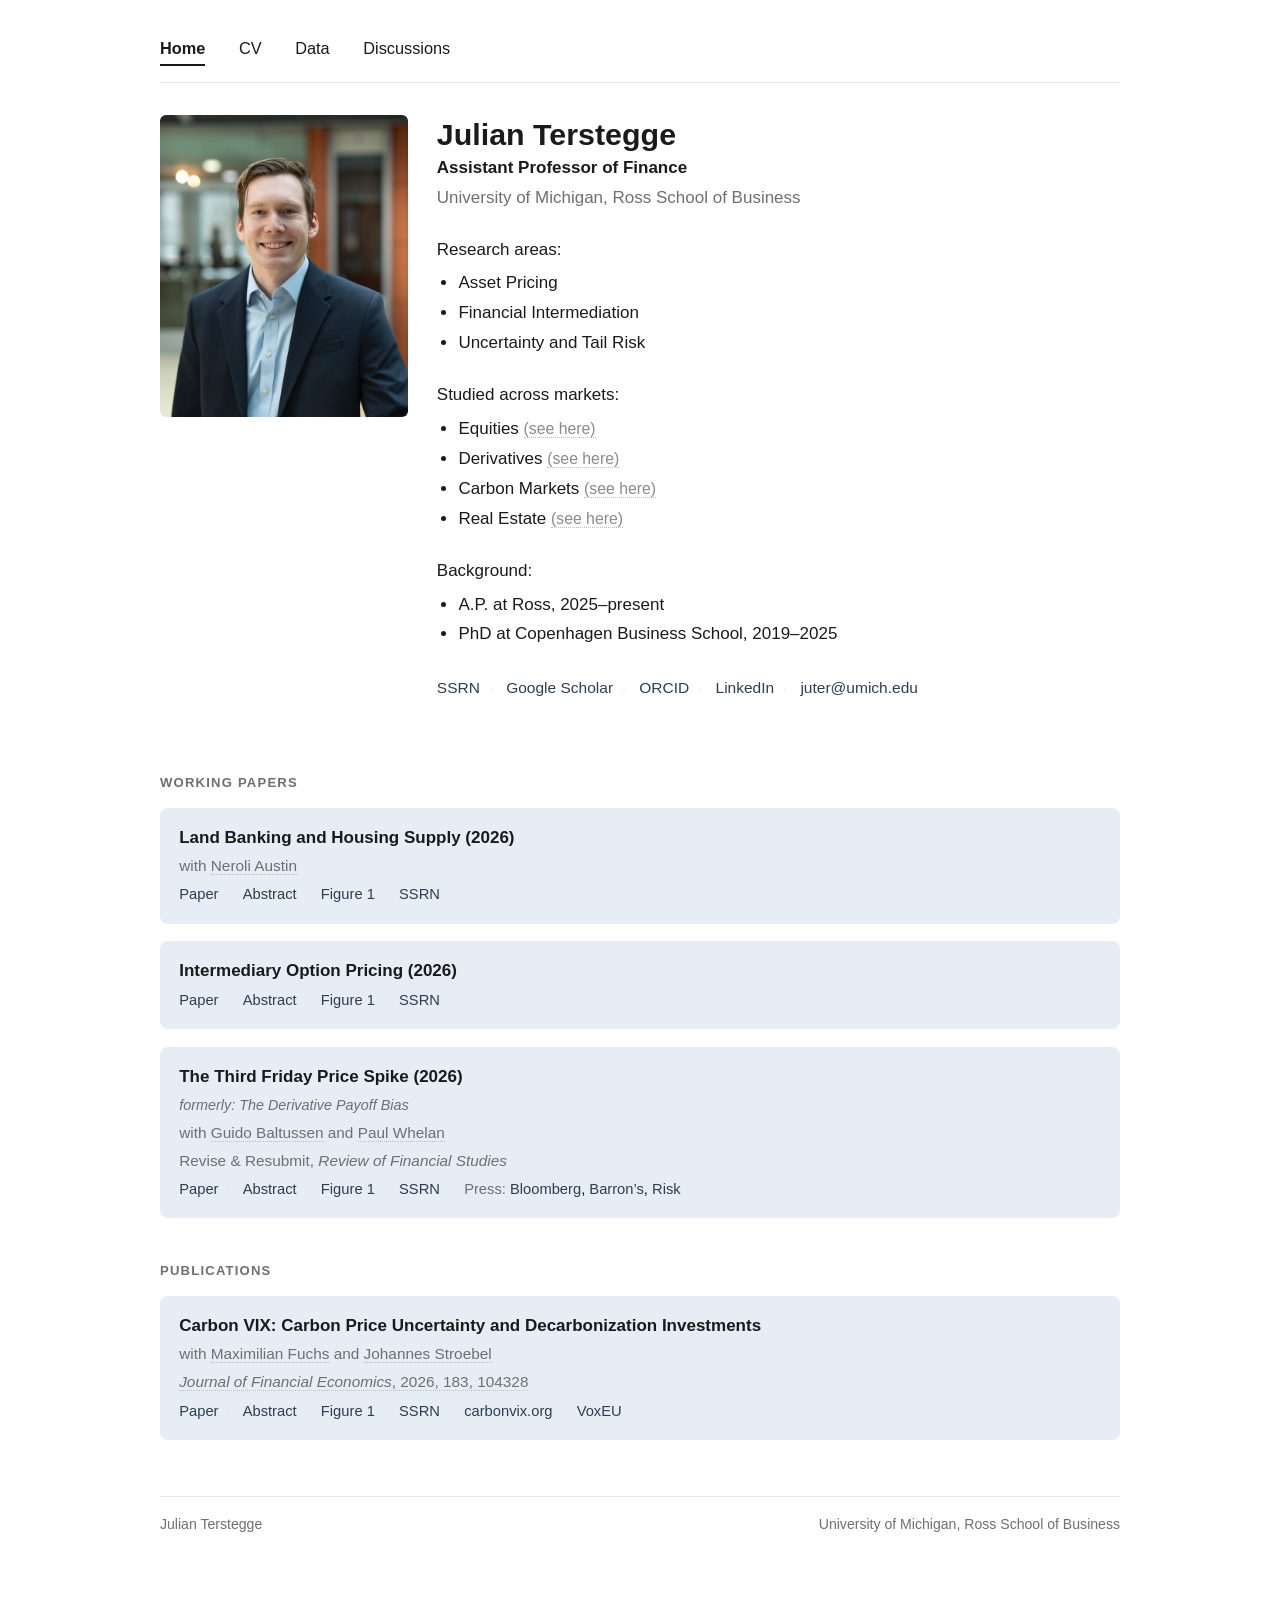
==== index.html @ 1e64828a "Land Banking: link co-author; CV header lists Real Estate Co-Authored-By: Claude Fable 5.2 <noreply@" ====
<!DOCTYPE html>
<html lang="en">
<head>
  <meta charset="utf-8">
  <meta name="viewport" content="width=device-width, initial-scale=1">

  <!-- Google tag (gtag.js) -->
  <script async src="https://www.googletagmanager.com/gtag/js?id=G-7PS0QFMQ77"></script>
  <script>
    window.dataLayer = window.dataLayer || [];
    function gtag(){dataLayer.push(arguments);}
    gtag('js', new Date());
    gtag('config', 'G-7PS0QFMQ77');
  </script>

  <title>Julian Terstegge</title>
  <meta name="description" content="Julian Terstegge — Assistant Professor of Finance, University of Michigan, Ross School of Business. Research areas: Asset Pricing, Financial Intermediation, Uncertainty and Tail Risk. Studied across markets: Equities, Derivatives, Carbon Markets, Real Estate.">

  <link rel="icon" href="assets/img/favicon.svg" type="image/svg+xml">
  <link rel="icon" href="assets/img/favicon-96.png" type="image/png" sizes="96x96">
  <link rel="apple-touch-icon" href="assets/img/apple-touch-icon.png">

  <meta property="og:type" content="website">
  <meta property="og:title" content="Julian Terstegge">
  <meta property="og:description" content="Assistant Professor of Finance, University of Michigan, Ross School of Business. Research areas: Asset Pricing, Financial Intermediation, Uncertainty and Tail Risk. Studied across markets: Equities, Derivatives, Carbon Markets, Real Estate.">
  <meta property="og:url" content="https://julianterstegge.com/">
  <meta property="og:image" content="https://julianterstegge.com/assets/img/og-card.jpg">
  <meta property="og:image:width" content="1200">
  <meta property="og:image:height" content="630">
  <meta name="twitter:card" content="summary_large_image">

  <link rel="stylesheet" href="css/style.css">
</head>
<body>

  <header class="site-header">
    <nav class="site-nav">
      <a href="index.html" class="active">Home</a>
      <a href="assets/cv/cv_julian_terstegge.pdf" target="_blank" rel="noopener noreferrer">CV</a>
      <a href="data.html">Data</a>
      <a href="discussions.html">Discussions</a>
    </nav>
  </header>

  <main>
    <div class="profile">
      <img src="assets/img/headshot.jpg" alt="Julian Terstegge">
      <div>
        <h1>Julian Terstegge</h1>
        <p class="subtitle">Assistant Professor of Finance</p>
        <p class="affil">University of Michigan, Ross School of Business</p>
        <div class="bio">
          <p class="bio-block">Research areas:</p>
          <ul class="research-areas">
            <li>Asset Pricing</li>
            <li>Financial Intermediation</li>
            <li>Uncertainty and Tail Risk</li>
          </ul>
          <p class="bio-block">Studied across markets:</p>
          <ul class="research-areas">
            <li>Equities <a href="#paper-payoff" class="reveal-abstract see-here" data-target="abs-payoff" title="The Third Friday Price Spike">(see here)</a></li>
            <li>Derivatives <a href="#paper-intermediary" class="reveal-abstract see-here" data-target="abs-intermediary" title="Intermediary Option Pricing">(see here)</a></li>
            <li>Carbon Markets <a href="#paper-carbonvix" class="reveal-abstract see-here" data-target="abs-carbonvix" title="Carbon VIX: Carbon Price Uncertainty and Decarbonization Investments">(see here)</a></li>
            <li>Real Estate <a href="#paper-landbanking" class="reveal-abstract see-here" data-target="abs-landbanking" title="Land Banking and Housing Supply">(see here)</a></li>
          </ul>
          <p class="bio-block">Background:</p>
          <ul class="research-areas">
            <li>A.P. at Ross, 2025&ndash;present</li>
            <li>PhD at Copenhagen Business School, 2019&ndash;2025</li>
          </ul>
        </div>
        <p class="quicklinks">
          <a href="https://papers.ssrn.com/sol3/cf_dev/AbsByAuth.cfm?per_id=6129630" target="_blank" rel="noopener noreferrer">SSRN</a><span class="sep">·</span>
          <a href="https://scholar.google.com/citations?user=AfjYrWUAAAAJ&hl=en" target="_blank" rel="noopener noreferrer">Google Scholar</a><span class="sep">·</span>
          <a href="https://orcid.org/0009-0005-6466-9453" target="_blank" rel="noopener noreferrer">ORCID</a><span class="sep">·</span>
          <a href="https://www.linkedin.com/in/julian-terstegge-11905a120/" target="_blank" rel="noopener noreferrer">LinkedIn</a><span class="sep">·</span>
          <a href="mailto:juter@umich.edu">juter@umich.edu</a>
        </p>
      </div>
    </div>

    <section id="working-papers">
      <h2>Working Papers</h2>
      <ul class="pub-list">
        <li id="paper-landbanking">
          <span class="pub-title">Land Banking and Housing Supply (2026)</span><br>
          <span class="pub-meta">with <a href="https://www.neroliaustin.com/" target="_blank" rel="noopener noreferrer">Neroli Austin</a></span>
          <div class="pub-links">
            <a href="assets/papers/land_banking_and_housing_supply.pdf" target="_blank" rel="noopener noreferrer">Paper</a><span class="sep">·</span>
            <button type="button" class="abstract-toggle" aria-expanded="false" aria-controls="abs-landbanking">Abstract</button><span class="sep">·</span>
            <button type="button" class="figure-toggle" aria-expanded="false" aria-controls="fig-landbanking">Figure 1</button><span class="sep">·</span>
            <a href="https://papers.ssrn.com/sol3/papers.cfm?abstract_id=7728238" target="_blank" rel="noopener noreferrer">SSRN</a>
          </div>
          <div class="abstract" id="abs-landbanking">
            <p>We study the financing of the U.S. builder sector, and document a new type of shadow banking, which affects housing supply. Bank lending against land collapsed in 2008 and has not returned at its old scale. Instead, builders rely on "land banks," firms that hold land on their balance sheet and sell land options to builders. We document this new regime in new hand-collected data: The share of land that builders hold via option has grown from 23% in 2009 to 72% in 2025, equivalent to five years of builders' homebuilding, or above $600 billion at current new-home prices. Builders exercise almost all land options when they come due. Thus, land banks provide balance sheet space, but carry little land price risk in normal times. However, in a land price crash, losses fall on land banks, which are financed with private capital. Based on these facts, we develop a model of the new U.S. housing supply curve. Due to land banking, housing supply is scheduled years in advance, and is about two thirds less price elastic in the short run. This "sticky housing supply" from land banking resulted in roughly 245,000 fewer homes built during the 2020&ndash;2021 housing boom, a quarter of annual U.S. single-family homebuilding. We conclude that land banking has contributed to the current U.S. housing shortage.</p>
          </div>
          <div class="figure-panel" id="fig-landbanking">
            <p class="figure-headline">The share of land that builders hold via option has grown from 23% in 2009 to 72% in 2025.</p>
            <img src="assets/figures/fig_land_banking_and_housing_supply.png" alt="Figure 1 of the paper: the share of land that public homebuilders hold via option, by fiscal year, rising from 23% in 2009 to 72% in 2025.">
          </div>
        </li>
        <li id="paper-intermediary">
          <span class="pub-title">Intermediary Option Pricing (2026)</span>
          <div class="pub-links">
            <a href="assets/papers/intermediary_option_pricing.pdf" target="_blank" rel="noopener noreferrer">Paper</a><span class="sep">·</span>
            <button type="button" class="abstract-toggle" aria-expanded="false" aria-controls="abs-intermediary">Abstract</button><span class="sep">·</span>
            <button type="button" class="figure-toggle" aria-expanded="false" aria-controls="fig-intermediary">Figure 1</button><span class="sep">·</span>
            <a href="https://papers.ssrn.com/sol3/papers.cfm?abstract_id=5877762" target="_blank" rel="noopener noreferrer">SSRN</a>
          </div>
          <div class="abstract" id="abs-intermediary">
            <p>I exploit nights to show that intermediary inventory risk drives the option risk premium. Nights raise dealers' inventory risk on a schedule unrelated to economy-wide risk aversion, because the daily closure of regular equity markets lowers liquidity and impedes delta-hedge adjustments. I quantify dealers' "gap risk" and find that it predicts S&amp;P 500 option returns overnight (when the friction binds) relative to the same options' day returns. After overnight equity trading emerged around 2006, loosening the friction on weeknights but not weekends, the intra-week option premium attenuated by nearly two thirds, especially in options where dealers' inventory is concentrated.</p>
          </div>
          <div class="figure-panel" id="fig-intermediary">
            <p class="figure-headline">The emergence of overnight equity trading permanently changed the option risk premium.</p>
            <img src="assets/figures/fig_intermediary_option_pricing.png" alt="Figure 1 of the paper: cumulative returns of S&amp;P 500 put options, weeknights versus weekends, 1996 to 2023.">
          </div>
        </li>
        <li id="paper-payoff">
          <span class="pub-title">The Third Friday Price Spike (2026)</span><br>
          <span class="pub-formerly">formerly: The Derivative Payoff Bias</span><br>
          <span class="pub-meta">with <a href="https://www.eur.nl/en/people/guido-baltussen" target="_blank" rel="noopener noreferrer">Guido Baltussen</a> and <a href="https://sites.google.com/view/paulwhelan/home" target="_blank" rel="noopener noreferrer">Paul Whelan</a><br>
          Revise &amp; Resubmit, <em>Review of Financial Studies</em></span>
          <div class="pub-links">
            <a href="assets/papers/third_friday_price_spike.pdf" target="_blank" rel="noopener noreferrer">Paper</a><span class="sep">·</span>
            <button type="button" class="abstract-toggle" aria-expanded="false" aria-controls="abs-payoff">Abstract</button><span class="sep">·</span>
            <button type="button" class="figure-toggle" aria-expanded="false" aria-controls="fig-payoff">Figure 1</button><span class="sep">·</span>
            <a href="https://papers.ssrn.com/sol3/papers.cfm?abstract_id=4562800" target="_blank" rel="noopener noreferrer">SSRN</a><span class="sep">·</span>
            <span class="press-label">Press:</span>
            <a href="https://www.bloomberg.com/news/articles/2023-09-27/s-p-500-options-quirk-mints-billions-stirring-manipulation-talk" target="_blank" rel="noopener noreferrer">Bloomberg</a>,
            <a href="https://www.barrons.com/articles/triple-witching-day-options-manipulated-dd8dd5ae" target="_blank" rel="noopener noreferrer">Barron’s</a>,
            <a href="https://www.risk.net/investing/7957783/witching-day-price-spikes-point-to-options-market-manipulation-study" target="_blank" rel="noopener noreferrer">Risk</a>
          </div>
          <div class="abstract" id="abs-payoff">
            <p>Most U.S. equity index derivatives settle at the market open on the 3rd Friday of each month. We document that equity prices open 10 basis points higher on 3rd Fridays, on average, and fully reverse by midday. Call payoffs are inflated and put payoffs deflated, transferring at least $1.5 billion annually. We link this spike to option dealers' hedging activity: their aggregate inventory delta predictably drifts down into expiry, requiring equity purchases to remain hedged. Measuring dealers' delta drift from positions, we show it predicts the Third Friday Price Spike and we find no comparable predictability on non-expiry days.</p>
          </div>
          <div class="figure-panel" id="fig-payoff">
            <p class="figure-headline">The S&amp;P 500 spikes when derivatives settle and fully reverts thereafter.</p>
            <img src="assets/figures/fig_third_friday_price_spike.png" alt="Cumulative intraday log returns of S&amp;P 500 E-mini futures around 3rd Friday market open versus all other days: a spike into the 9:30 a.m. open on 3rd Fridays that fully reverses by midday.">
          </div>
        </li>
      </ul>
    </section>

    <section id="publications">
      <h2>Publications</h2>
      <ul class="pub-list">
        <li id="paper-carbonvix">
          <span class="pub-title">Carbon VIX: Carbon Price Uncertainty and Decarbonization Investments</span><br>
          <span class="pub-meta">with <a href="https://maximilian-fuchs.github.io/" target="_blank" rel="noopener noreferrer">Maximilian Fuchs</a> and <a href="https://pages.stern.nyu.edu/~jstroebe/" target="_blank" rel="noopener noreferrer">Johannes Stroebel</a><br>
          <a href="https://doi.org/10.1016/j.jfineco.2026.104328" target="_blank" rel="noopener noreferrer"><em>Journal of Financial Economics</em>, 2026, 183, 104328</a></span>
          <div class="pub-links">
            <a href="assets/papers/carbon_vix.pdf" target="_blank" rel="noopener noreferrer">Paper</a><span class="sep">·</span>
            <button type="button" class="abstract-toggle" aria-expanded="false" aria-controls="abs-carbonvix">Abstract</button><span class="sep">·</span>
            <button type="button" class="figure-toggle" aria-expanded="false" aria-controls="fig-carbonvix">Figure 1</button><span class="sep">·</span>
            <a href="https://papers.ssrn.com/sol3/papers.cfm?abstract_id=4913715" target="_blank" rel="noopener noreferrer">SSRN</a><span class="sep">·</span>
            <a href="https://carbonvix.org" target="_blank" rel="noopener noreferrer">carbonvix.org</a><span class="sep">·</span>
            <a href="https://cepr.org/voxeu/columns/carbon-price-uncertainty" target="_blank" rel="noopener noreferrer">VoxEU</a>
          </div>
          <div class="abstract" id="abs-carbonvix">
            <p>We study the effects of carbon price uncertainty on firms' decisions to decarbonize their operations. We first use information on the pricing of options on emission allowances in the European Emissions Trading System to create the Carbon VIX, a market-based high-frequency measure of carbon price uncertainty. Carbon price uncertainty is high, varies substantially over time, and experiences persistent shocks around major climate policy events. To explore the effects of carbon price uncertainty on expected aggregate decarbonization investments, we analyze its effect on the stock returns of firms that help other businesses decarbonize. To identify these "carbon solution providers," we extract common types of decarbonization investments from a large survey of firms, and then identify companies that offer the associated goods and services. We find that the stock returns of these carbon solution providers vary positively with carbon prices, but negatively with carbon price uncertainty. The effect of increases in carbon price uncertainty on our proxy for expected decarbonization investments is economically large and of similar magnitude as the effect of declines in carbon prices. These findings support predictions from real options theory that firms may delay investments in decarbonization when faced with uncertainty about the future costs of emissions.</p>
          </div>
          <div class="figure-panel" id="fig-carbonvix">
            <p class="figure-headline">The Carbon VIX measures carbon price uncertainty and spikes around major events.</p>
            <img src="assets/figures/fig_carbon_vix.png" alt="Figure 1 of the paper: the Carbon VIX from 2013 to 2023, annotated with major market events.">
          </div>
        </li>
      </ul>
    </section>

  </main>

  <footer class="site-footer">
    <span>Julian Terstegge</span>
    <span>University of Michigan, Ross School of Business</span>
  </footer>

  <script>
    // Expand/collapse paper abstracts and figures
    document.addEventListener('click', function (e) {
      var btn = e.target.closest('.abstract-toggle, .figure-toggle');
      if (!btn) return;
      var panel = document.getElementById(btn.getAttribute('aria-controls'));
      if (!panel) return;
      var open = panel.classList.toggle('open');
      btn.setAttribute('aria-expanded', open ? 'true' : 'false');
      if (btn.classList.contains('figure-toggle')) {
        btn.textContent = open ? 'Hide figure' : 'Figure 1';
      } else {
        btn.textContent = open ? 'Hide abstract' : 'Abstract';
      }
    });

    // Inline bio links that reveal, scroll to, and highlight a paper's abstract
    document.addEventListener('click', function (e) {
      var link = e.target.closest('.reveal-abstract');
      if (!link) return;
      e.preventDefault();
      var panel = document.getElementById(link.getAttribute('data-target'));
      if (!panel) return;
      var li = panel.closest('li');
      panel.classList.add('open');
      var btn = li && li.querySelector('.abstract-toggle');
      if (btn) { btn.setAttribute('aria-expanded', 'true'); btn.textContent = 'Hide abstract'; }
      (li || panel).scrollIntoView({ behavior: 'smooth', block: 'center' });
      panel.classList.remove('flash');
      void panel.offsetWidth; // restart the animation
      panel.classList.add('flash');
    });
  </script>

</body>
</html>
---- css/style.css ----
/* ===========================================================================
   Julian Terstegge — personal academic website
   Minimal single-column layout (inspired by fuzhiyu.me)
   =========================================================================== */

:root {
  --ink:    #1a1a1a;   /* body text, name, headings      */
  --link:   #2c3e50;   /* links — quiet slate            */
  --link-h: #1a1a1a;   /* link hover                     */
  --muted:  #6f6f6f;   /* secondary text, section labels */
  --rule:   #e7e7e7;   /* hairline rules                 */
  --maxw:   1000px;
}

* { box-sizing: border-box; }

html { -webkit-text-size-adjust: 100%; }

body {
  margin: 0 auto;
  max-width: var(--maxw);
  padding: 2.2rem 1.25rem 4rem;
  font-family: -apple-system, BlinkMacSystemFont, "Segoe UI", Roboto, Helvetica,
               Arial, "Helvetica Neue", sans-serif;
  font-size: 17px;
  line-height: 1.65;
  color: var(--ink);
  background: #ffffff;
  -webkit-font-smoothing: antialiased;
}

a {
  color: var(--link);
  text-decoration: none;
  border-bottom: 1px solid transparent;
  transition: border-color .15s ease, color .15s ease;
}
a:hover { color: var(--link-h); border-bottom-color: currentColor; }

/* ---- Site header / navigation ------------------------------------------- */
.site-header {
  display: flex;
  flex-wrap: wrap;
  align-items: baseline;
  justify-content: space-between;
  gap: .4rem 1rem;
  padding-bottom: 1rem;
  margin-bottom: 2rem;
  border-bottom: 1px solid var(--rule);
}
.site-title {
  font-size: 1.35rem;
  font-weight: 700;
  letter-spacing: .2px;
  color: var(--ink);
  border-bottom: none;
}
.site-title:hover { color: var(--ink); border-bottom: none; }

.site-nav { display: flex; flex-wrap: wrap; gap: .4rem 2.1rem; font-size: 1.02rem; }
.site-nav a { color: var(--ink); border-bottom: none; padding-bottom: 2px; }
.site-nav a:hover { color: var(--ink); border-bottom: none; }
.site-nav a.active {
  color: var(--ink);
  font-weight: 600;
  border-bottom: 2px solid var(--ink);
}

/* ---- Home: profile block ------------------------------------------------ */
.profile {
  display: flex;
  gap: 1.8rem;
  align-items: flex-start;
  margin-bottom: 3.4rem;
}
.profile img {
  width: 248px;   /* sized so the photo matches the height of the text column */
  border-radius: 6px;
  flex-shrink: 0;
}
.profile h1 {
  margin: .1rem 0 .15rem;
  font-size: 1.9rem;
  color: var(--ink);
  line-height: 1.15;
}
.profile .subtitle { margin: 0; color: var(--ink); font-weight: 600; }
.profile .affil { margin: .1rem 0 .9rem; color: var(--muted); }
.profile .bio { margin: .6rem 0 0; }
.bio p { margin: 0; }
.bio p + p { margin-top: .55rem; }
.bio .bio-block { margin-top: 1.5rem; }
.bio .research-areas { margin: .35rem 0 .6rem; padding-left: 1.35rem; }
.bio .research-areas li { margin: .12rem 0; }
/* "(see here)" paper links in the bio — light grey with a faint dotted
   underline; click scrolls to the paper and reveals its abstract (see the
   .reveal-abstract script in index.html) */
.bio .see-here {
  color: #8a8a8a;
  font-size: .93em;
  border-bottom: 1px dotted #bcbcbc;
  white-space: nowrap;
}
.bio .see-here:hover { color: var(--link-h); border-bottom-color: currentColor; }

/* inline quick-links row */
.quicklinks {
  margin-top: 1.5rem;
  font-size: .97rem;
  line-height: 1.9;
}
.quicklinks a { white-space: nowrap; }
.quicklinks .sep { color: var(--rule); margin: 0 .55rem; }

/* ---- Section headings --------------------------------------------------- */
section { margin-top: 2.6rem; }
h2 {
  font-size: .82rem;
  font-weight: 700;
  letter-spacing: .09em;
  text-transform: uppercase;
  color: var(--muted);
  margin: 0 0 .9rem;
}

/* Large page title on subpages (Discussions, Data) — overrides the small
   uppercase section-label look of plain h2 */
h2.page-title {
  font-size: 1.6rem;
  letter-spacing: normal;
  text-transform: none;
  color: var(--ink);
  margin: 0 0 .4rem;
}

/* ---- Publication list --------------------------------------------------- */
.pub-list { list-style: none; margin: 0; padding: 0; }
.pub-list > li {
  margin-bottom: 1.1rem;
  padding: 1rem 1.2rem;
  background: #e6edf5;   /* faint blue card, delineates each paper */
  border-radius: 8px;
}
.pub-title { font-weight: 600; color: var(--ink); }
.pub-formerly { color: var(--muted); font-size: .9rem; font-style: italic; }
.pub-meta  { color: var(--muted); font-size: .96rem; }
.pub-meta em { font-style: italic; }

/* Co-author links — deliberately mellow: keep the muted text color, signal
   "link" only through a faint dotted underline; full link color on hover */
.pub-meta a {
  color: inherit;
  border-bottom: 1px dotted #bcbcbc;
}
.pub-meta a:hover { color: var(--link-h); border-bottom-color: currentColor; }
.pub-links { font-size: .92rem; margin-top: .15rem; }
.pub-links a { white-space: nowrap; }
.pub-links .sep { color: var(--rule); margin: 0 .5rem; }
.pub-links .press-label { color: var(--muted); }

/* Abstract & figure toggles — styled to match the .pub-links links */
.abstract-toggle,
.figure-toggle {
  font: inherit;
  color: var(--link);
  background: none;
  border: 0;
  border-bottom: 1px solid transparent;
  padding: 0;
  cursor: pointer;
  vertical-align: baseline;
  white-space: nowrap;
}
.abstract-toggle:hover,
.figure-toggle:hover { color: var(--link-h); border-bottom-color: currentColor; }

/* Collapsible abstract panel — white inset inside the tinted paper card */
.abstract {
  display: none;
  margin-top: .6rem;
  padding: .65rem .85rem;
  background: #ffffff;
  border-left: 3px solid #d9e2ec;
  border-radius: 0 4px 4px 0;
  font-size: .95rem;
  line-height: 1.62;
  color: var(--ink);
}
.abstract.open { display: block; }
.abstract p { margin: 0; }

/* Collapsible Figure 1 panel — same frame as the abstract */
.figure-panel {
  display: none;
  margin-top: .6rem;
  padding: .8rem .85rem;
  background: #ffffff;
  border-left: 3px solid #d9e2ec;
  border-radius: 0 4px 4px 0;
  max-width: 64ch;
}
.figure-panel.open { display: block; }
.figure-panel img { display: block; width: 100%; height: auto; }
.figure-headline {
  margin: 0 0 .55rem;
  font-size: .95rem;
  font-weight: 600;
  line-height: 1.45;
  color: var(--ink);
}

/* Brief highlight when an abstract is revealed from an inline bio link */
@keyframes abstract-flash {
  0%   { background: #ffffff; }
  15%  { background: #e6edf5; }
  40%  { background: #ffffff; }
  60%  { background: #e6edf5; }
  100% { background: #ffffff; }
}
.abstract.flash { animation: abstract-flash 1.4s ease-out; }
@media (prefers-reduced-motion: reduce) {
  .abstract.flash { animation: none; }
}

/* ---- Discussions list --------------------------------------------------- */
.discussion-intro { color: var(--muted); margin: -.4rem 0 1.8rem; }
.discussion-list {
  list-style: none;
  margin: 0;
  padding: 0;
}
.discussion-list > li {
  position: relative;
  padding: 1rem 1.2rem;
  margin-bottom: 1.1rem;
  background: #e6edf5;   /* same faint blue card as the paper lists */
  border-radius: 8px;
}
.disc-paper   { font-weight: 600; color: var(--ink); }
.disc-authors { color: var(--ink); }
.disc-venue   { color: var(--muted); font-style: italic; }
.disc-links   { margin-top: .15rem; font-size: .95rem; }

/* ---- Footer ------------------------------------------------------------- */
.site-footer {
  margin-top: 3.5rem;
  padding-top: 1rem;
  border-top: 1px solid var(--rule);
  color: var(--muted);
  font-size: .88rem;
  display: flex;
  justify-content: space-between;
  flex-wrap: wrap;
  gap: .4rem;
}

/* ---- Responsive --------------------------------------------------------- */
@media (max-width: 560px) {
  body { font-size: 16px; padding-top: 1.6rem; }
  .pub-list > li { padding: .85rem .95rem; }
  .discussion-list > li { padding: .85rem .95rem; }
  .profile { flex-direction: column; align-items: center; text-align: center; }
  .profile img { width: 200px; }
  /* bio stays left-aligned: centered li text strands the outside list markers */
  .profile .bio { text-align: left; }
  .quicklinks { text-align: center; }
  .site-header { justify-content: center; text-align: center; }
}
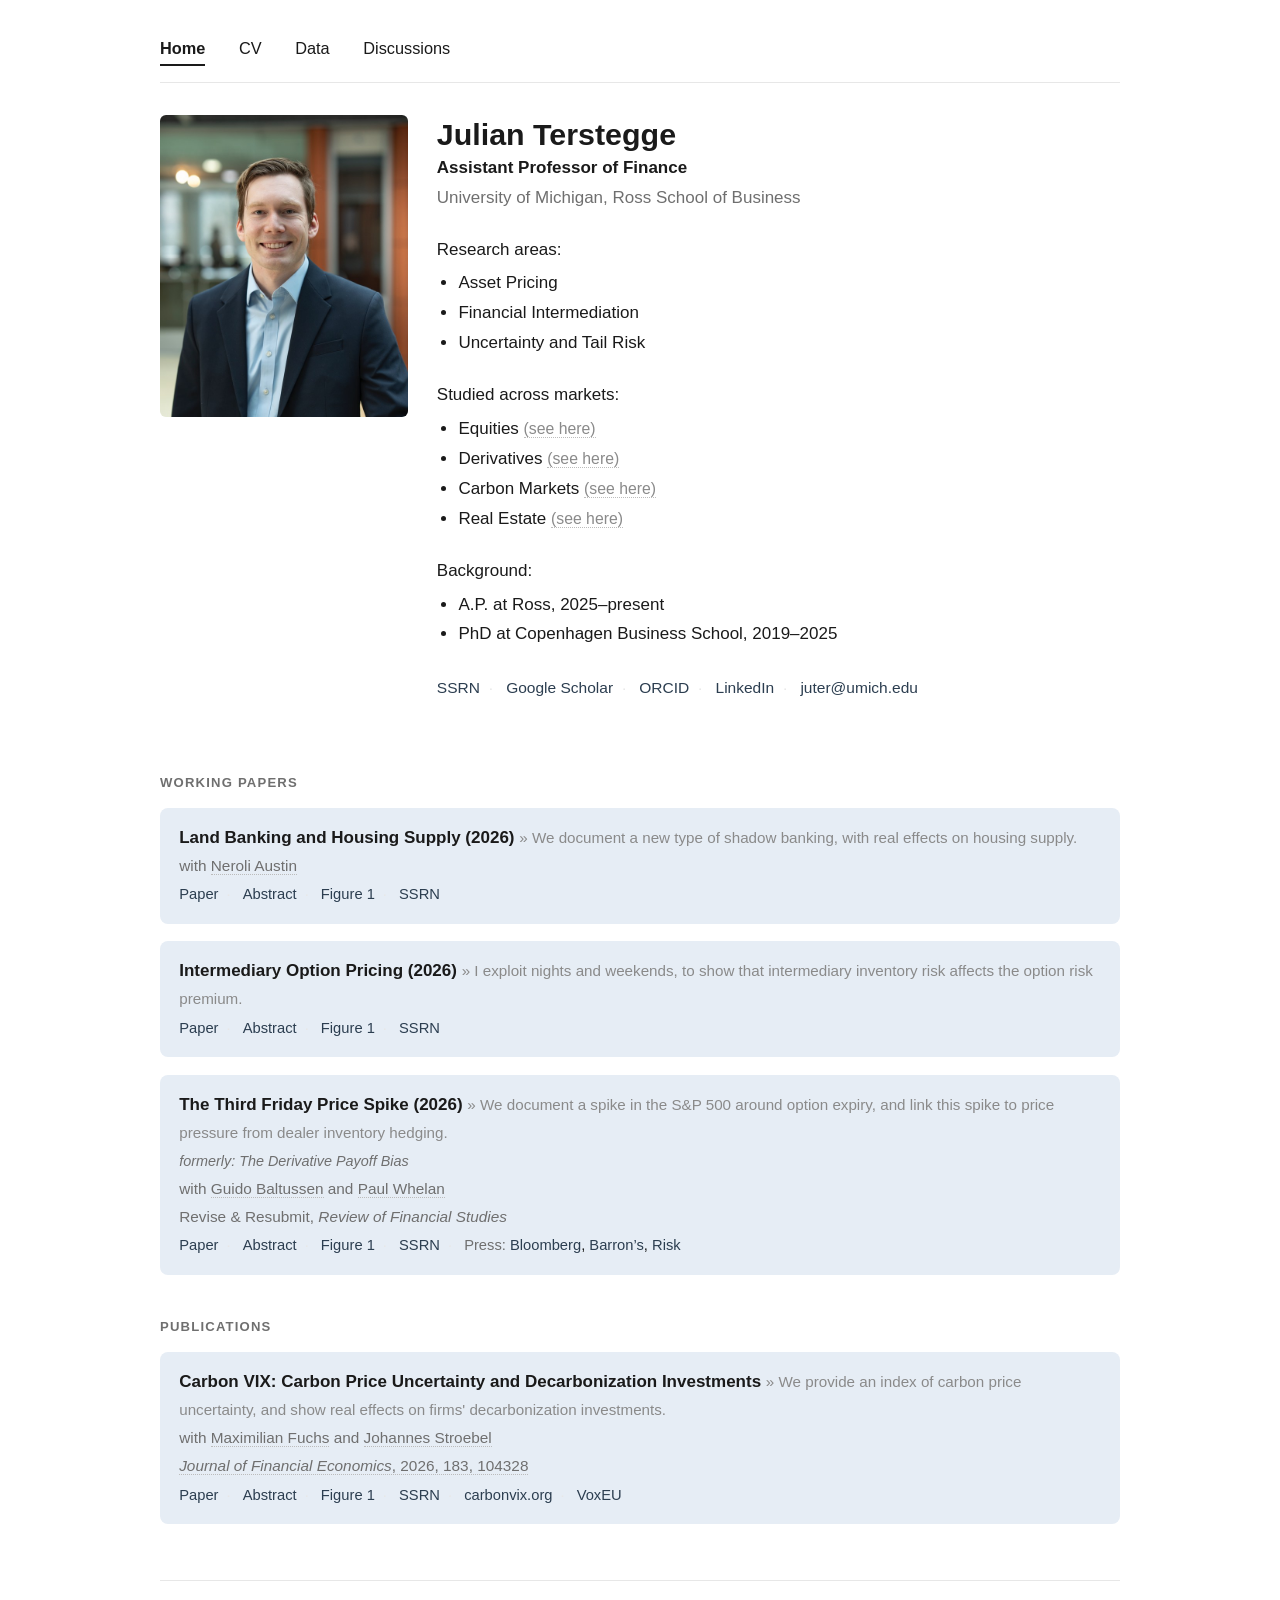
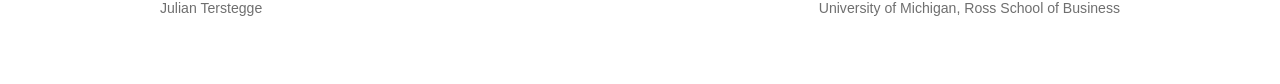
==== commit 7660c016: "Add one-sentence paper summaries next to the titles Co-Authored-By: Claude Fable 5 <noreply@anthropi" ====
--- a/index.html
+++ b/index.html
@@ -83,7 +83,7 @@
       <h2>Working Papers</h2>
       <ul class="pub-list">
         <li id="paper-landbanking">
-          <span class="pub-title">Land Banking and Housing Supply (2026)</span><br>
+          <span class="pub-title">Land Banking and Housing Supply (2026)</span> <span class="pub-oneliner">&raquo; We document a new type of shadow banking, with real effects on housing supply.</span><br>
           <span class="pub-meta">with <a href="https://www.neroliaustin.com/" target="_blank" rel="noopener noreferrer">Neroli Austin</a></span>
           <div class="pub-links">
             <a href="assets/papers/land_banking_and_housing_supply.pdf" target="_blank" rel="noopener noreferrer">Paper</a><span class="sep">·</span>
@@ -100,7 +100,7 @@
           </div>
         </li>
         <li id="paper-intermediary">
-          <span class="pub-title">Intermediary Option Pricing (2026)</span>
+          <span class="pub-title">Intermediary Option Pricing (2026)</span> <span class="pub-oneliner">&raquo; I exploit nights and weekends, to show that intermediary inventory risk affects the option risk premium.</span>
           <div class="pub-links">
             <a href="assets/papers/intermediary_option_pricing.pdf" target="_blank" rel="noopener noreferrer">Paper</a><span class="sep">·</span>
             <button type="button" class="abstract-toggle" aria-expanded="false" aria-controls="abs-intermediary">Abstract</button><span class="sep">·</span>
@@ -116,7 +116,7 @@
           </div>
         </li>
         <li id="paper-payoff">
-          <span class="pub-title">The Third Friday Price Spike (2026)</span><br>
+          <span class="pub-title">The Third Friday Price Spike (2026)</span> <span class="pub-oneliner">&raquo; We document a spike in the S&amp;P 500 around option expiry, and link this spike to price pressure from dealer inventory hedging.</span><br>
           <span class="pub-formerly">formerly: The Derivative Payoff Bias</span><br>
           <span class="pub-meta">with <a href="https://www.eur.nl/en/people/guido-baltussen" target="_blank" rel="noopener noreferrer">Guido Baltussen</a> and <a href="https://sites.google.com/view/paulwhelan/home" target="_blank" rel="noopener noreferrer">Paul Whelan</a><br>
           Revise &amp; Resubmit, <em>Review of Financial Studies</em></span>
@@ -145,7 +145,7 @@
       <h2>Publications</h2>
       <ul class="pub-list">
         <li id="paper-carbonvix">
-          <span class="pub-title">Carbon VIX: Carbon Price Uncertainty and Decarbonization Investments</span><br>
+          <span class="pub-title">Carbon VIX: Carbon Price Uncertainty and Decarbonization Investments</span> <span class="pub-oneliner">&raquo; We provide an index of carbon price uncertainty, and show real effects on firms' decarbonization investments.</span><br>
           <span class="pub-meta">with <a href="https://maximilian-fuchs.github.io/" target="_blank" rel="noopener noreferrer">Maximilian Fuchs</a> and <a href="https://pages.stern.nyu.edu/~jstroebe/" target="_blank" rel="noopener noreferrer">Johannes Stroebel</a><br>
           <a href="https://doi.org/10.1016/j.jfineco.2026.104328" target="_blank" rel="noopener noreferrer"><em>Journal of Financial Economics</em>, 2026, 183, 104328</a></span>
           <div class="pub-links">
--- a/css/style.css
+++ b/css/style.css
@@ -143,6 +143,9 @@
 }
 .pub-title { font-weight: 600; color: var(--ink); }
 .pub-formerly { color: var(--muted); font-size: .9rem; font-style: italic; }
+/* One-sentence paper summary after the title — light grey, led by a double
+   arrow; wraps as ordinary inline text on narrow screens */
+.pub-oneliner { color: #8a8a8a; font-size: .95rem; }
 .pub-meta  { color: var(--muted); font-size: .96rem; }
 .pub-meta em { font-style: italic; }
 
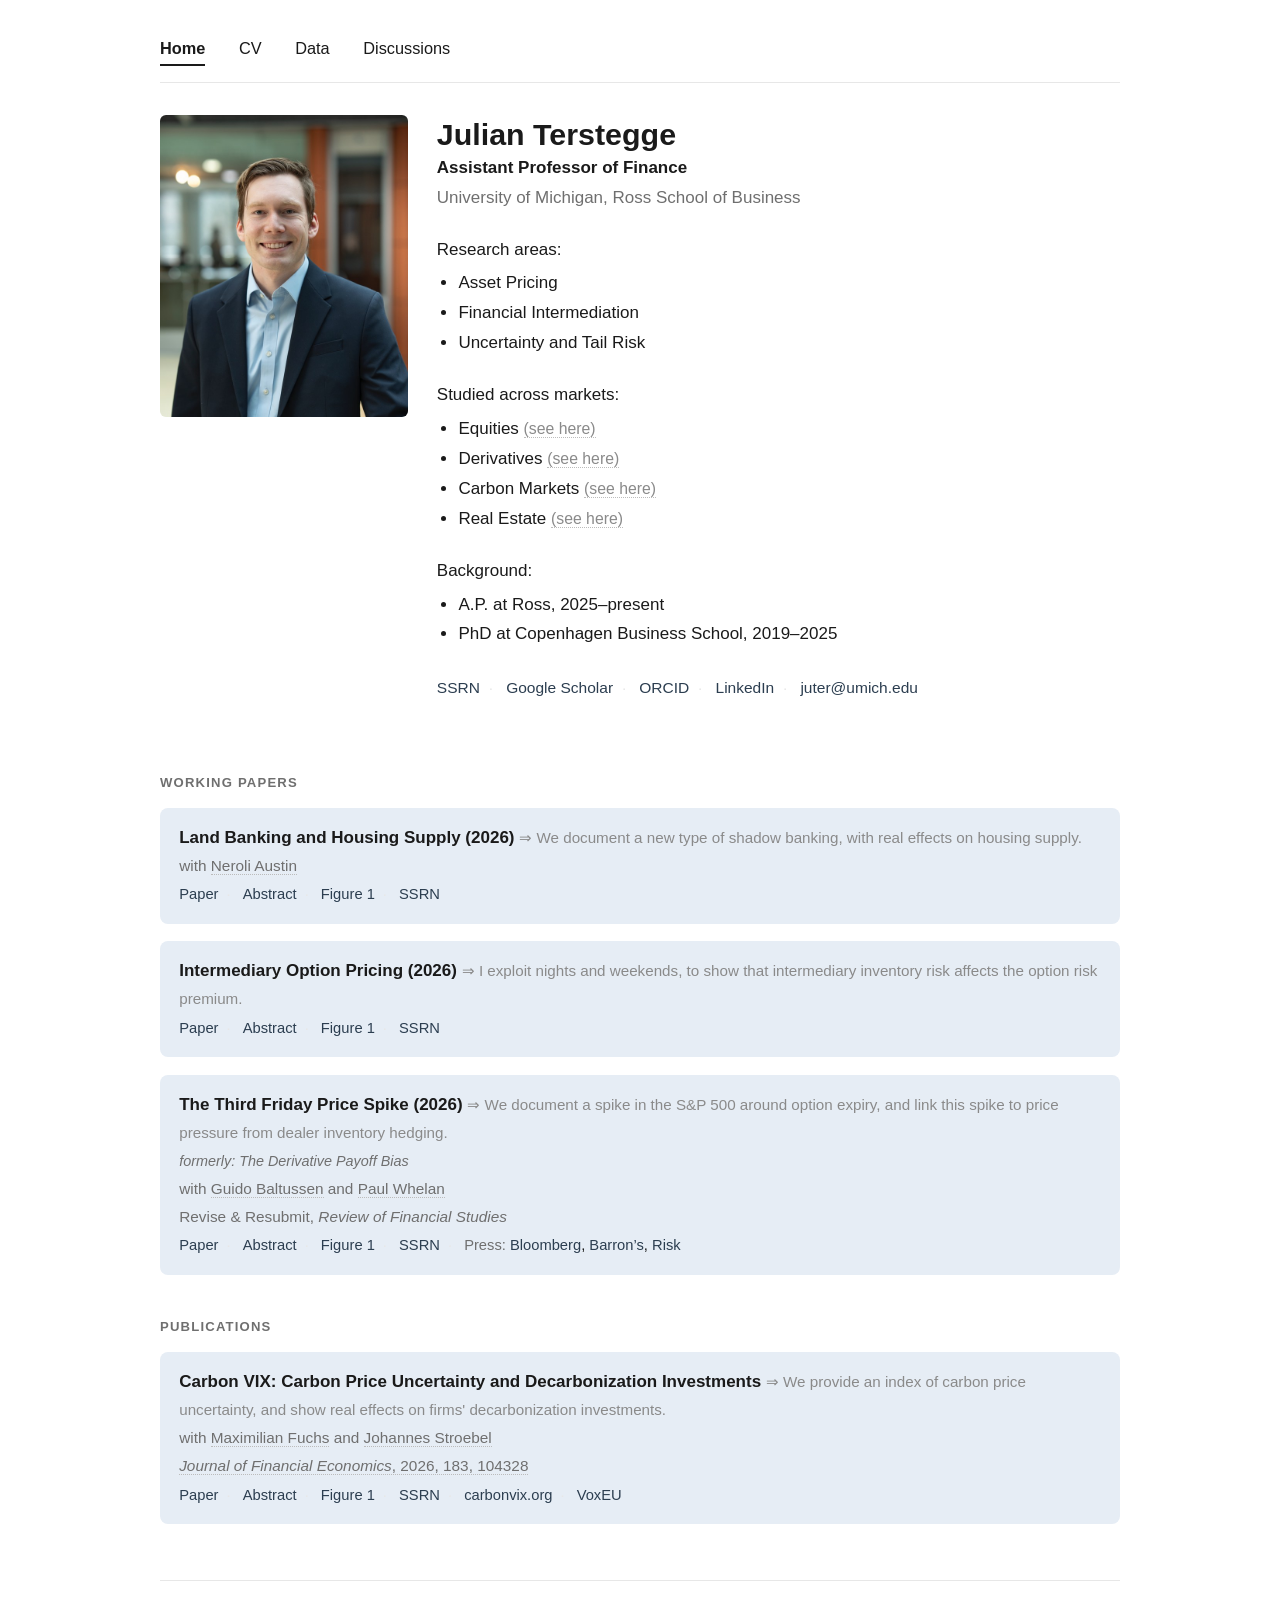
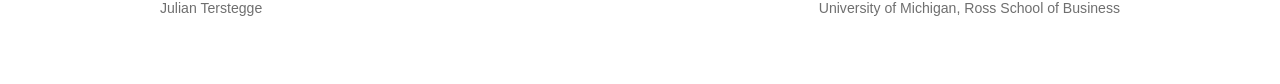
==== commit e3d1a72b: "Change the one-liner arrow to a rightwards double arrow Co-Authored-By: Claude Fable 5 <noreply@anth" ====
--- a/index.html
+++ b/index.html
@@ -83,7 +83,7 @@
       <h2>Working Papers</h2>
       <ul class="pub-list">
         <li id="paper-landbanking">
-          <span class="pub-title">Land Banking and Housing Supply (2026)</span> <span class="pub-oneliner">&raquo; We document a new type of shadow banking, with real effects on housing supply.</span><br>
+          <span class="pub-title">Land Banking and Housing Supply (2026)</span> <span class="pub-oneliner">&rArr;&nbsp;We document a new type of shadow banking, with real effects on housing supply.</span><br>
           <span class="pub-meta">with <a href="https://www.neroliaustin.com/" target="_blank" rel="noopener noreferrer">Neroli Austin</a></span>
           <div class="pub-links">
             <a href="assets/papers/land_banking_and_housing_supply.pdf" target="_blank" rel="noopener noreferrer">Paper</a><span class="sep">·</span>
@@ -100,7 +100,7 @@
           </div>
         </li>
         <li id="paper-intermediary">
-          <span class="pub-title">Intermediary Option Pricing (2026)</span> <span class="pub-oneliner">&raquo; I exploit nights and weekends, to show that intermediary inventory risk affects the option risk premium.</span>
+          <span class="pub-title">Intermediary Option Pricing (2026)</span> <span class="pub-oneliner">&rArr;&nbsp;I exploit nights and weekends, to show that intermediary inventory risk affects the option risk premium.</span>
           <div class="pub-links">
             <a href="assets/papers/intermediary_option_pricing.pdf" target="_blank" rel="noopener noreferrer">Paper</a><span class="sep">·</span>
             <button type="button" class="abstract-toggle" aria-expanded="false" aria-controls="abs-intermediary">Abstract</button><span class="sep">·</span>
@@ -116,7 +116,7 @@
           </div>
         </li>
         <li id="paper-payoff">
-          <span class="pub-title">The Third Friday Price Spike (2026)</span> <span class="pub-oneliner">&raquo; We document a spike in the S&amp;P 500 around option expiry, and link this spike to price pressure from dealer inventory hedging.</span><br>
+          <span class="pub-title">The Third Friday Price Spike (2026)</span> <span class="pub-oneliner">&rArr;&nbsp;We document a spike in the S&amp;P 500 around option expiry, and link this spike to price pressure from dealer inventory hedging.</span><br>
           <span class="pub-formerly">formerly: The Derivative Payoff Bias</span><br>
           <span class="pub-meta">with <a href="https://www.eur.nl/en/people/guido-baltussen" target="_blank" rel="noopener noreferrer">Guido Baltussen</a> and <a href="https://sites.google.com/view/paulwhelan/home" target="_blank" rel="noopener noreferrer">Paul Whelan</a><br>
           Revise &amp; Resubmit, <em>Review of Financial Studies</em></span>
@@ -145,7 +145,7 @@
       <h2>Publications</h2>
       <ul class="pub-list">
         <li id="paper-carbonvix">
-          <span class="pub-title">Carbon VIX: Carbon Price Uncertainty and Decarbonization Investments</span> <span class="pub-oneliner">&raquo; We provide an index of carbon price uncertainty, and show real effects on firms' decarbonization investments.</span><br>
+          <span class="pub-title">Carbon VIX: Carbon Price Uncertainty and Decarbonization Investments</span> <span class="pub-oneliner">&rArr;&nbsp;We provide an index of carbon price uncertainty, and show real effects on firms' decarbonization investments.</span><br>
           <span class="pub-meta">with <a href="https://maximilian-fuchs.github.io/" target="_blank" rel="noopener noreferrer">Maximilian Fuchs</a> and <a href="https://pages.stern.nyu.edu/~jstroebe/" target="_blank" rel="noopener noreferrer">Johannes Stroebel</a><br>
           <a href="https://doi.org/10.1016/j.jfineco.2026.104328" target="_blank" rel="noopener noreferrer"><em>Journal of Financial Economics</em>, 2026, 183, 104328</a></span>
           <div class="pub-links">
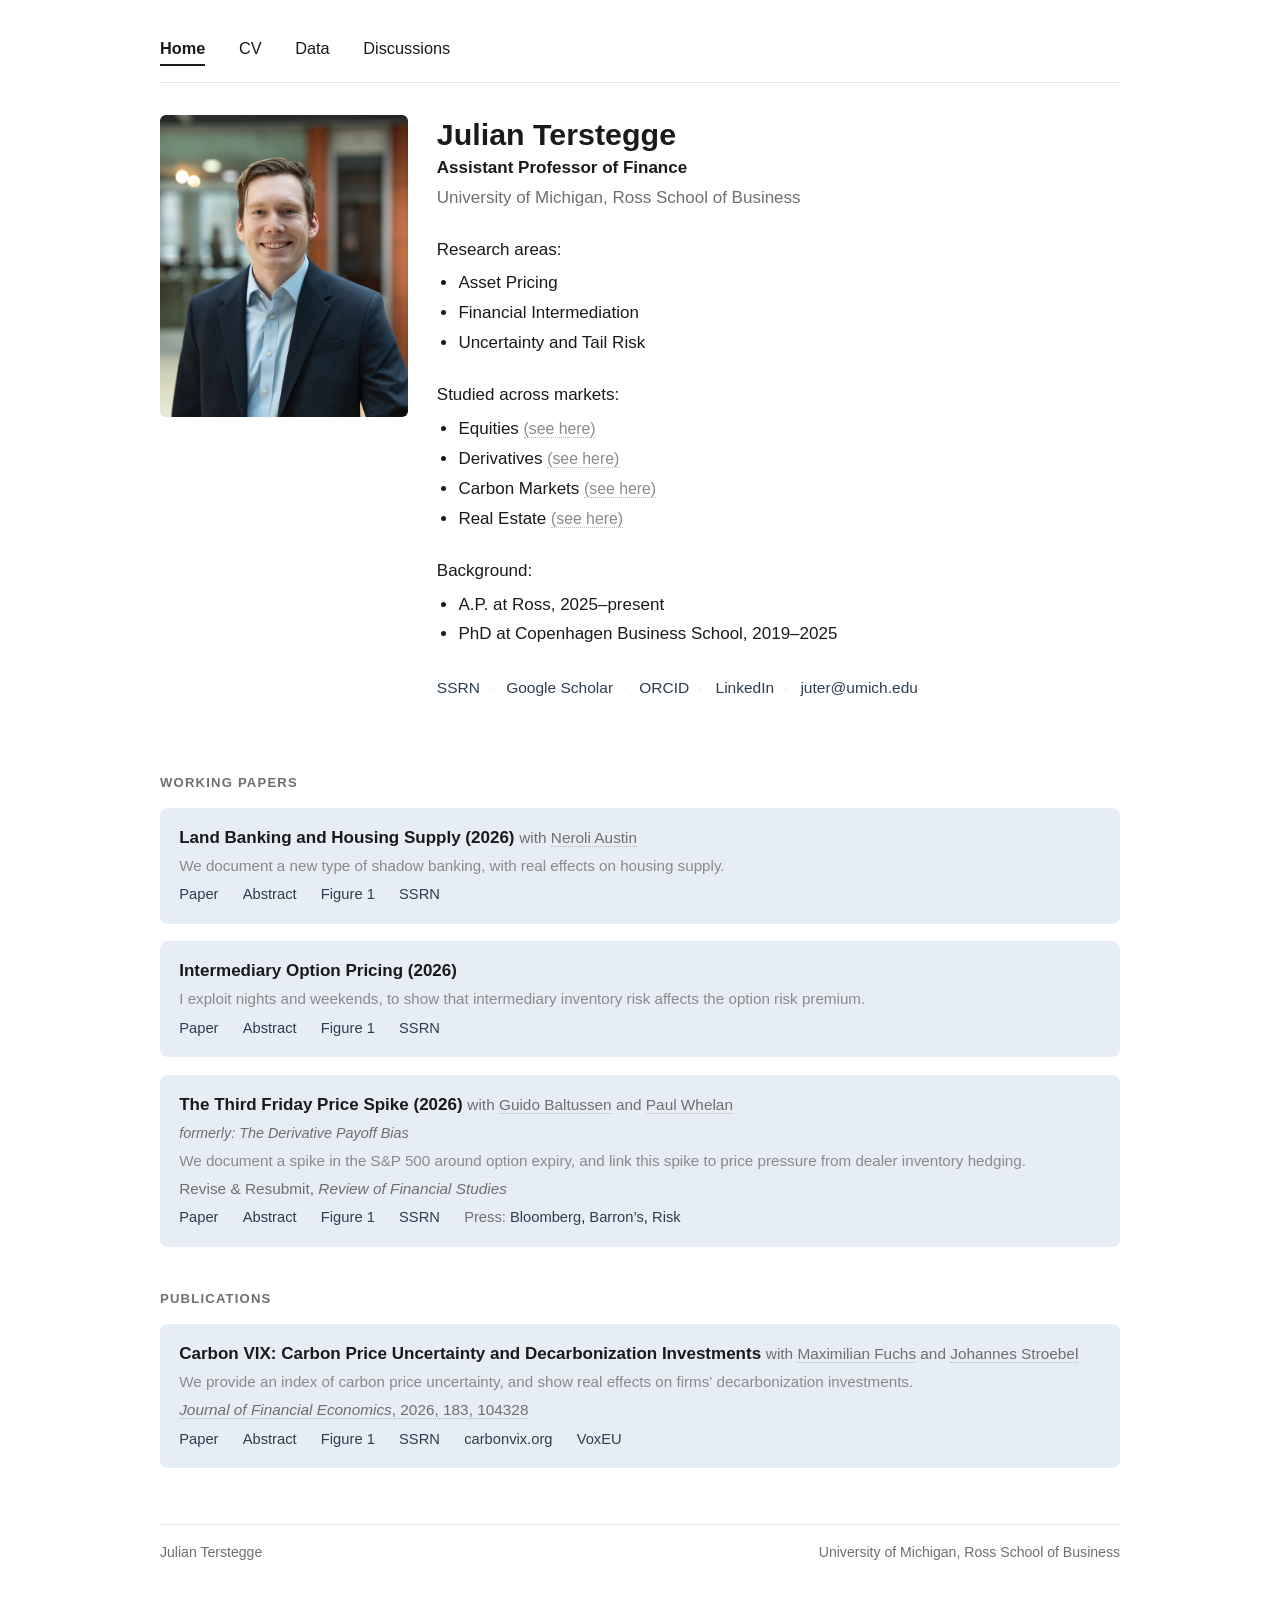
==== commit 93b08bb8: "Move co-authors next to the titles and the one-liners below them Co-Authored-By: Claude Fable 5 <nor" ====
--- a/index.html
+++ b/index.html
@@ -83,8 +83,8 @@
       <h2>Working Papers</h2>
       <ul class="pub-list">
         <li id="paper-landbanking">
-          <span class="pub-title">Land Banking and Housing Supply (2026)</span> <span class="pub-oneliner">&rArr;&nbsp;We document a new type of shadow banking, with real effects on housing supply.</span><br>
-          <span class="pub-meta">with <a href="https://www.neroliaustin.com/" target="_blank" rel="noopener noreferrer">Neroli Austin</a></span>
+          <span class="pub-title">Land Banking and Housing Supply (2026)</span> <span class="pub-meta">with <a href="https://www.neroliaustin.com/" target="_blank" rel="noopener noreferrer">Neroli Austin</a></span><br>
+          <span class="pub-oneliner">We document a new type of shadow banking, with real effects on housing supply.</span>
           <div class="pub-links">
             <a href="assets/papers/land_banking_and_housing_supply.pdf" target="_blank" rel="noopener noreferrer">Paper</a><span class="sep">·</span>
             <button type="button" class="abstract-toggle" aria-expanded="false" aria-controls="abs-landbanking">Abstract</button><span class="sep">·</span>
@@ -100,7 +100,8 @@
           </div>
         </li>
         <li id="paper-intermediary">
-          <span class="pub-title">Intermediary Option Pricing (2026)</span> <span class="pub-oneliner">&rArr;&nbsp;I exploit nights and weekends, to show that intermediary inventory risk affects the option risk premium.</span>
+          <span class="pub-title">Intermediary Option Pricing (2026)</span><br>
+          <span class="pub-oneliner">I exploit nights and weekends, to show that intermediary inventory risk affects the option risk premium.</span>
           <div class="pub-links">
             <a href="assets/papers/intermediary_option_pricing.pdf" target="_blank" rel="noopener noreferrer">Paper</a><span class="sep">·</span>
             <button type="button" class="abstract-toggle" aria-expanded="false" aria-controls="abs-intermediary">Abstract</button><span class="sep">·</span>
@@ -116,10 +117,10 @@
           </div>
         </li>
         <li id="paper-payoff">
-          <span class="pub-title">The Third Friday Price Spike (2026)</span> <span class="pub-oneliner">&rArr;&nbsp;We document a spike in the S&amp;P 500 around option expiry, and link this spike to price pressure from dealer inventory hedging.</span><br>
+          <span class="pub-title">The Third Friday Price Spike (2026)</span> <span class="pub-meta">with <a href="https://www.eur.nl/en/people/guido-baltussen" target="_blank" rel="noopener noreferrer">Guido Baltussen</a> and <a href="https://sites.google.com/view/paulwhelan/home" target="_blank" rel="noopener noreferrer">Paul Whelan</a></span><br>
           <span class="pub-formerly">formerly: The Derivative Payoff Bias</span><br>
-          <span class="pub-meta">with <a href="https://www.eur.nl/en/people/guido-baltussen" target="_blank" rel="noopener noreferrer">Guido Baltussen</a> and <a href="https://sites.google.com/view/paulwhelan/home" target="_blank" rel="noopener noreferrer">Paul Whelan</a><br>
-          Revise &amp; Resubmit, <em>Review of Financial Studies</em></span>
+          <span class="pub-oneliner">We document a spike in the S&amp;P 500 around option expiry, and link this spike to price pressure from dealer inventory hedging.</span><br>
+          <span class="pub-meta">Revise &amp; Resubmit, <em>Review of Financial Studies</em></span>
           <div class="pub-links">
             <a href="assets/papers/third_friday_price_spike.pdf" target="_blank" rel="noopener noreferrer">Paper</a><span class="sep">·</span>
             <button type="button" class="abstract-toggle" aria-expanded="false" aria-controls="abs-payoff">Abstract</button><span class="sep">·</span>
@@ -145,9 +146,9 @@
       <h2>Publications</h2>
       <ul class="pub-list">
         <li id="paper-carbonvix">
-          <span class="pub-title">Carbon VIX: Carbon Price Uncertainty and Decarbonization Investments</span> <span class="pub-oneliner">&rArr;&nbsp;We provide an index of carbon price uncertainty, and show real effects on firms' decarbonization investments.</span><br>
-          <span class="pub-meta">with <a href="https://maximilian-fuchs.github.io/" target="_blank" rel="noopener noreferrer">Maximilian Fuchs</a> and <a href="https://pages.stern.nyu.edu/~jstroebe/" target="_blank" rel="noopener noreferrer">Johannes Stroebel</a><br>
-          <a href="https://doi.org/10.1016/j.jfineco.2026.104328" target="_blank" rel="noopener noreferrer"><em>Journal of Financial Economics</em>, 2026, 183, 104328</a></span>
+          <span class="pub-title">Carbon VIX: Carbon Price Uncertainty and Decarbonization Investments</span> <span class="pub-meta">with <a href="https://maximilian-fuchs.github.io/" target="_blank" rel="noopener noreferrer">Maximilian Fuchs</a> and <a href="https://pages.stern.nyu.edu/~jstroebe/" target="_blank" rel="noopener noreferrer">Johannes Stroebel</a></span><br>
+          <span class="pub-oneliner">We provide an index of carbon price uncertainty, and show real effects on firms' decarbonization investments.</span><br>
+          <span class="pub-meta"><a href="https://doi.org/10.1016/j.jfineco.2026.104328" target="_blank" rel="noopener noreferrer"><em>Journal of Financial Economics</em>, 2026, 183, 104328</a></span>
           <div class="pub-links">
             <a href="assets/papers/carbon_vix.pdf" target="_blank" rel="noopener noreferrer">Paper</a><span class="sep">·</span>
             <button type="button" class="abstract-toggle" aria-expanded="false" aria-controls="abs-carbonvix">Abstract</button><span class="sep">·</span>
--- a/css/style.css
+++ b/css/style.css
@@ -143,8 +143,7 @@
 }
 .pub-title { font-weight: 600; color: var(--ink); }
 .pub-formerly { color: var(--muted); font-size: .9rem; font-style: italic; }
-/* One-sentence paper summary after the title — light grey, led by a double
-   arrow; wraps as ordinary inline text on narrow screens */
+/* One-sentence paper summary on its own line below the title — light grey */
 .pub-oneliner { color: #8a8a8a; font-size: .95rem; }
 .pub-meta  { color: var(--muted); font-size: .96rem; }
 .pub-meta em { font-style: italic; }
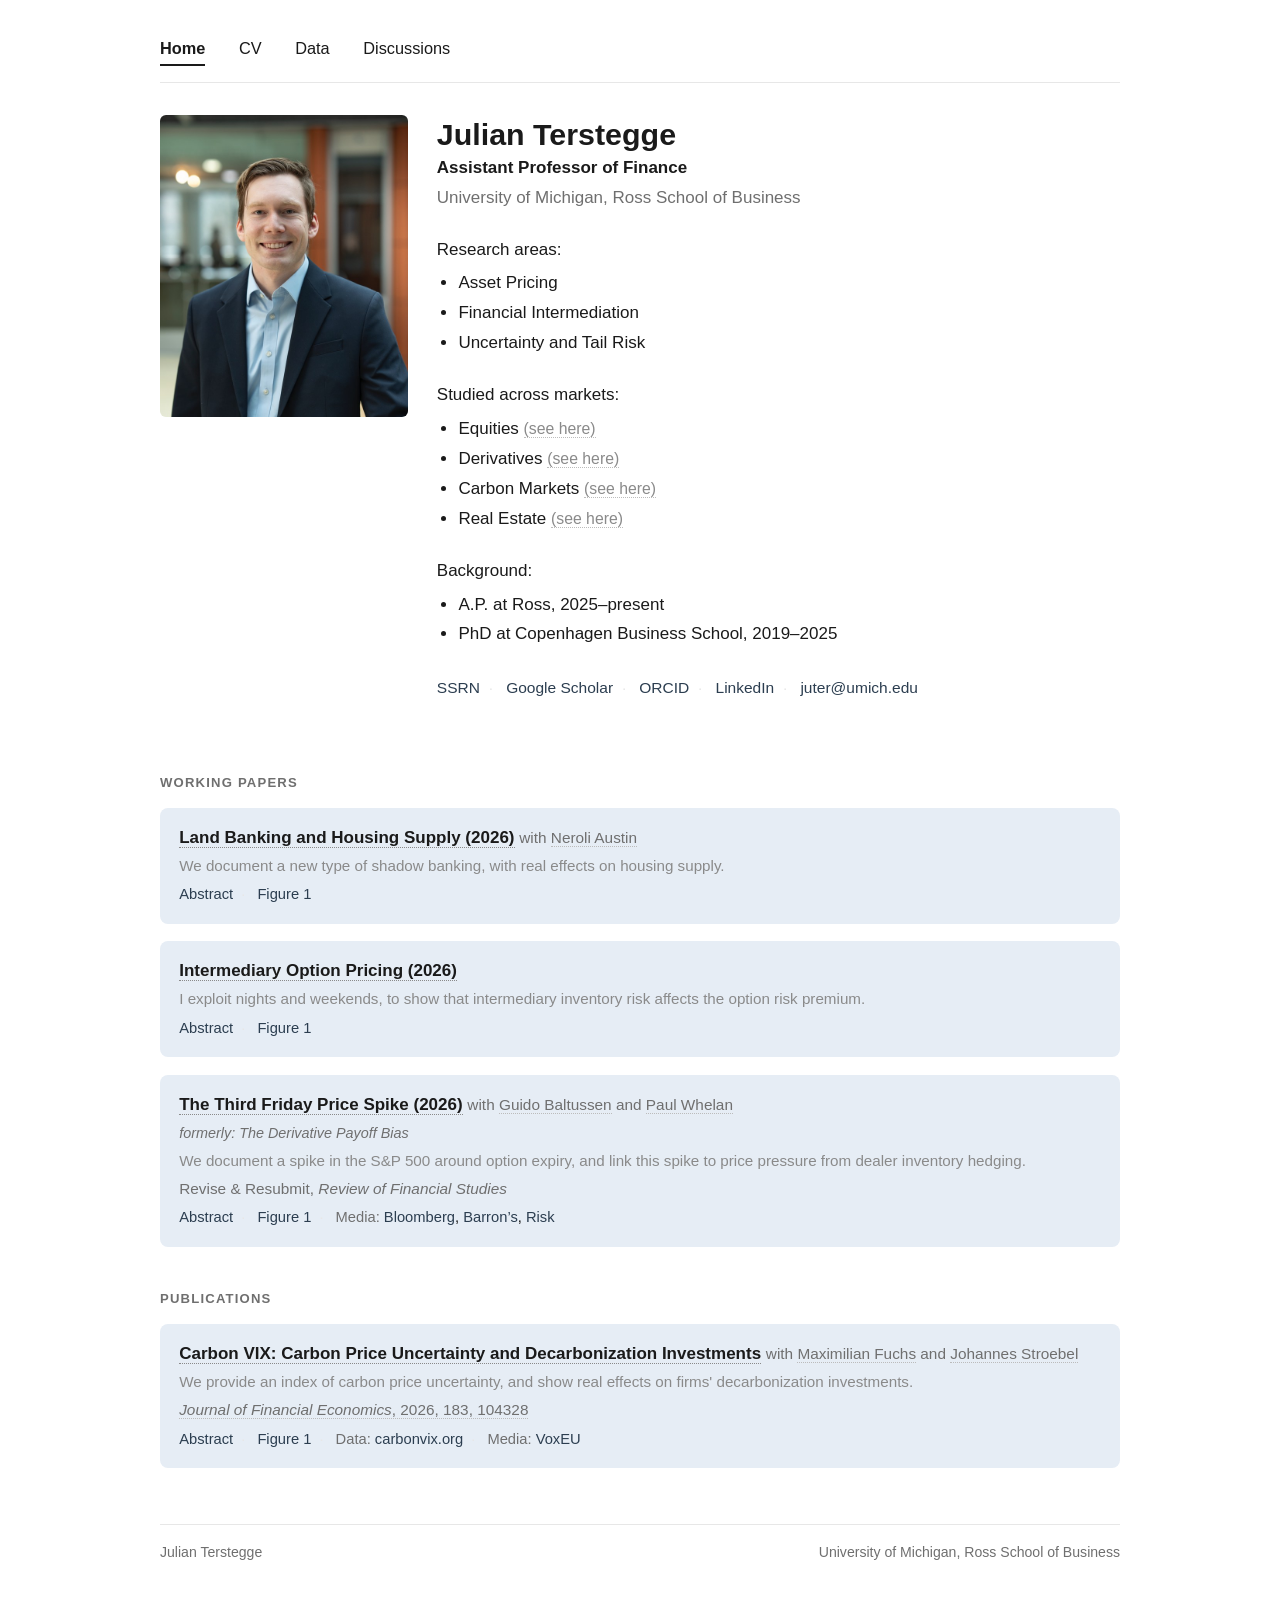
==== commit d5c666f0: "Link paper titles to SSRN and drop the Paper and SSRN buttons; label Data and Media links Co-Authore" ====
--- a/index.html
+++ b/index.html
@@ -83,13 +83,11 @@
       <h2>Working Papers</h2>
       <ul class="pub-list">
         <li id="paper-landbanking">
-          <span class="pub-title">Land Banking and Housing Supply (2026)</span> <span class="pub-meta">with <a href="https://www.neroliaustin.com/" target="_blank" rel="noopener noreferrer">Neroli Austin</a></span><br>
+          <span class="pub-title"><a href="https://papers.ssrn.com/sol3/papers.cfm?abstract_id=7728238" target="_blank" rel="noopener noreferrer" title="Read the paper on SSRN">Land Banking and Housing Supply (2026)</a></span> <span class="pub-meta">with <a href="https://www.neroliaustin.com/" target="_blank" rel="noopener noreferrer">Neroli Austin</a></span><br>
           <span class="pub-oneliner">We document a new type of shadow banking, with real effects on housing supply.</span>
           <div class="pub-links">
-            <a href="assets/papers/land_banking_and_housing_supply.pdf" target="_blank" rel="noopener noreferrer">Paper</a><span class="sep">·</span>
             <button type="button" class="abstract-toggle" aria-expanded="false" aria-controls="abs-landbanking">Abstract</button><span class="sep">·</span>
-            <button type="button" class="figure-toggle" aria-expanded="false" aria-controls="fig-landbanking">Figure 1</button><span class="sep">·</span>
-            <a href="https://papers.ssrn.com/sol3/papers.cfm?abstract_id=7728238" target="_blank" rel="noopener noreferrer">SSRN</a>
+            <button type="button" class="figure-toggle" aria-expanded="false" aria-controls="fig-landbanking">Figure 1</button>
           </div>
           <div class="abstract" id="abs-landbanking">
             <p>We study the financing of the U.S. builder sector, and document a new type of shadow banking, which affects housing supply. Bank lending against land collapsed in 2008 and has not returned at its old scale. Instead, builders rely on "land banks," firms that hold land on their balance sheet and sell land options to builders. We document this new regime in new hand-collected data: The share of land that builders hold via option has grown from 23% in 2009 to 72% in 2025, equivalent to five years of builders' homebuilding, or above $600 billion at current new-home prices. Builders exercise almost all land options when they come due. Thus, land banks provide balance sheet space, but carry little land price risk in normal times. However, in a land price crash, losses fall on land banks, which are financed with private capital. Based on these facts, we develop a model of the new U.S. housing supply curve. Due to land banking, housing supply is scheduled years in advance, and is about two thirds less price elastic in the short run. This "sticky housing supply" from land banking resulted in roughly 245,000 fewer homes built during the 2020&ndash;2021 housing boom, a quarter of annual U.S. single-family homebuilding. We conclude that land banking has contributed to the current U.S. housing shortage.</p>
@@ -100,13 +98,11 @@
           </div>
         </li>
         <li id="paper-intermediary">
-          <span class="pub-title">Intermediary Option Pricing (2026)</span><br>
+          <span class="pub-title"><a href="https://papers.ssrn.com/sol3/papers.cfm?abstract_id=5877762" target="_blank" rel="noopener noreferrer" title="Read the paper on SSRN">Intermediary Option Pricing (2026)</a></span><br>
           <span class="pub-oneliner">I exploit nights and weekends, to show that intermediary inventory risk affects the option risk premium.</span>
           <div class="pub-links">
-            <a href="assets/papers/intermediary_option_pricing.pdf" target="_blank" rel="noopener noreferrer">Paper</a><span class="sep">·</span>
             <button type="button" class="abstract-toggle" aria-expanded="false" aria-controls="abs-intermediary">Abstract</button><span class="sep">·</span>
-            <button type="button" class="figure-toggle" aria-expanded="false" aria-controls="fig-intermediary">Figure 1</button><span class="sep">·</span>
-            <a href="https://papers.ssrn.com/sol3/papers.cfm?abstract_id=5877762" target="_blank" rel="noopener noreferrer">SSRN</a>
+            <button type="button" class="figure-toggle" aria-expanded="false" aria-controls="fig-intermediary">Figure 1</button>
           </div>
           <div class="abstract" id="abs-intermediary">
             <p>I exploit nights to show that intermediary inventory risk drives the option risk premium. Nights raise dealers' inventory risk on a schedule unrelated to economy-wide risk aversion, because the daily closure of regular equity markets lowers liquidity and impedes delta-hedge adjustments. I quantify dealers' "gap risk" and find that it predicts S&amp;P 500 option returns overnight (when the friction binds) relative to the same options' day returns. After overnight equity trading emerged around 2006, loosening the friction on weeknights but not weekends, the intra-week option premium attenuated by nearly two thirds, especially in options where dealers' inventory is concentrated.</p>
@@ -117,16 +113,14 @@
           </div>
         </li>
         <li id="paper-payoff">
-          <span class="pub-title">The Third Friday Price Spike (2026)</span> <span class="pub-meta">with <a href="https://www.eur.nl/en/people/guido-baltussen" target="_blank" rel="noopener noreferrer">Guido Baltussen</a> and <a href="https://sites.google.com/view/paulwhelan/home" target="_blank" rel="noopener noreferrer">Paul Whelan</a></span><br>
+          <span class="pub-title"><a href="https://papers.ssrn.com/sol3/papers.cfm?abstract_id=4562800" target="_blank" rel="noopener noreferrer" title="Read the paper on SSRN">The Third Friday Price Spike (2026)</a></span> <span class="pub-meta">with <a href="https://www.eur.nl/en/people/guido-baltussen" target="_blank" rel="noopener noreferrer">Guido Baltussen</a> and <a href="https://sites.google.com/view/paulwhelan/home" target="_blank" rel="noopener noreferrer">Paul Whelan</a></span><br>
           <span class="pub-formerly">formerly: The Derivative Payoff Bias</span><br>
           <span class="pub-oneliner">We document a spike in the S&amp;P 500 around option expiry, and link this spike to price pressure from dealer inventory hedging.</span><br>
           <span class="pub-meta">Revise &amp; Resubmit, <em>Review of Financial Studies</em></span>
           <div class="pub-links">
-            <a href="assets/papers/third_friday_price_spike.pdf" target="_blank" rel="noopener noreferrer">Paper</a><span class="sep">·</span>
             <button type="button" class="abstract-toggle" aria-expanded="false" aria-controls="abs-payoff">Abstract</button><span class="sep">·</span>
             <button type="button" class="figure-toggle" aria-expanded="false" aria-controls="fig-payoff">Figure 1</button><span class="sep">·</span>
-            <a href="https://papers.ssrn.com/sol3/papers.cfm?abstract_id=4562800" target="_blank" rel="noopener noreferrer">SSRN</a><span class="sep">·</span>
-            <span class="press-label">Press:</span>
+            <span class="link-label">Media:</span>
             <a href="https://www.bloomberg.com/news/articles/2023-09-27/s-p-500-options-quirk-mints-billions-stirring-manipulation-talk" target="_blank" rel="noopener noreferrer">Bloomberg</a>,
             <a href="https://www.barrons.com/articles/triple-witching-day-options-manipulated-dd8dd5ae" target="_blank" rel="noopener noreferrer">Barron’s</a>,
             <a href="https://www.risk.net/investing/7957783/witching-day-price-spikes-point-to-options-market-manipulation-study" target="_blank" rel="noopener noreferrer">Risk</a>
@@ -146,15 +140,15 @@
       <h2>Publications</h2>
       <ul class="pub-list">
         <li id="paper-carbonvix">
-          <span class="pub-title">Carbon VIX: Carbon Price Uncertainty and Decarbonization Investments</span> <span class="pub-meta">with <a href="https://maximilian-fuchs.github.io/" target="_blank" rel="noopener noreferrer">Maximilian Fuchs</a> and <a href="https://pages.stern.nyu.edu/~jstroebe/" target="_blank" rel="noopener noreferrer">Johannes Stroebel</a></span><br>
+          <span class="pub-title"><a href="https://papers.ssrn.com/sol3/papers.cfm?abstract_id=4913715" target="_blank" rel="noopener noreferrer" title="Read the paper on SSRN">Carbon VIX: Carbon Price Uncertainty and Decarbonization Investments</a></span> <span class="pub-meta">with <a href="https://maximilian-fuchs.github.io/" target="_blank" rel="noopener noreferrer">Maximilian Fuchs</a> and <a href="https://pages.stern.nyu.edu/~jstroebe/" target="_blank" rel="noopener noreferrer">Johannes Stroebel</a></span><br>
           <span class="pub-oneliner">We provide an index of carbon price uncertainty, and show real effects on firms' decarbonization investments.</span><br>
           <span class="pub-meta"><a href="https://doi.org/10.1016/j.jfineco.2026.104328" target="_blank" rel="noopener noreferrer"><em>Journal of Financial Economics</em>, 2026, 183, 104328</a></span>
           <div class="pub-links">
-            <a href="assets/papers/carbon_vix.pdf" target="_blank" rel="noopener noreferrer">Paper</a><span class="sep">·</span>
             <button type="button" class="abstract-toggle" aria-expanded="false" aria-controls="abs-carbonvix">Abstract</button><span class="sep">·</span>
             <button type="button" class="figure-toggle" aria-expanded="false" aria-controls="fig-carbonvix">Figure 1</button><span class="sep">·</span>
-            <a href="https://papers.ssrn.com/sol3/papers.cfm?abstract_id=4913715" target="_blank" rel="noopener noreferrer">SSRN</a><span class="sep">·</span>
+            <span class="link-label">Data:</span>
             <a href="https://carbonvix.org" target="_blank" rel="noopener noreferrer">carbonvix.org</a><span class="sep">·</span>
+            <span class="link-label">Media:</span>
             <a href="https://cepr.org/voxeu/columns/carbon-price-uncertainty" target="_blank" rel="noopener noreferrer">VoxEU</a>
           </div>
           <div class="abstract" id="abs-carbonvix">
--- a/css/style.css
+++ b/css/style.css
@@ -142,6 +142,14 @@
   border-radius: 8px;
 }
 .pub-title { font-weight: 600; color: var(--ink); }
+/* The title links to the paper on SSRN (there is no separate Paper or SSRN
+   button). It keeps the bold ink look; a dotted underline, the site's idiom
+   for a mellow link, shows that it is clickable, and turns solid on hover */
+.pub-title a {
+  color: inherit;
+  border-bottom: 1px dotted #8a8a8a;
+}
+.pub-title a:hover { color: var(--link-h); border-bottom: 1px solid currentColor; }
 .pub-formerly { color: var(--muted); font-size: .9rem; font-style: italic; }
 /* One-sentence paper summary on its own line below the title — light grey */
 .pub-oneliner { color: #8a8a8a; font-size: .95rem; }
@@ -158,7 +166,7 @@
 .pub-links { font-size: .92rem; margin-top: .15rem; }
 .pub-links a { white-space: nowrap; }
 .pub-links .sep { color: var(--rule); margin: 0 .5rem; }
-.pub-links .press-label { color: var(--muted); }
+.pub-links .link-label { color: var(--muted); }
 
 /* Abstract & figure toggles — styled to match the .pub-links links */
 .abstract-toggle,
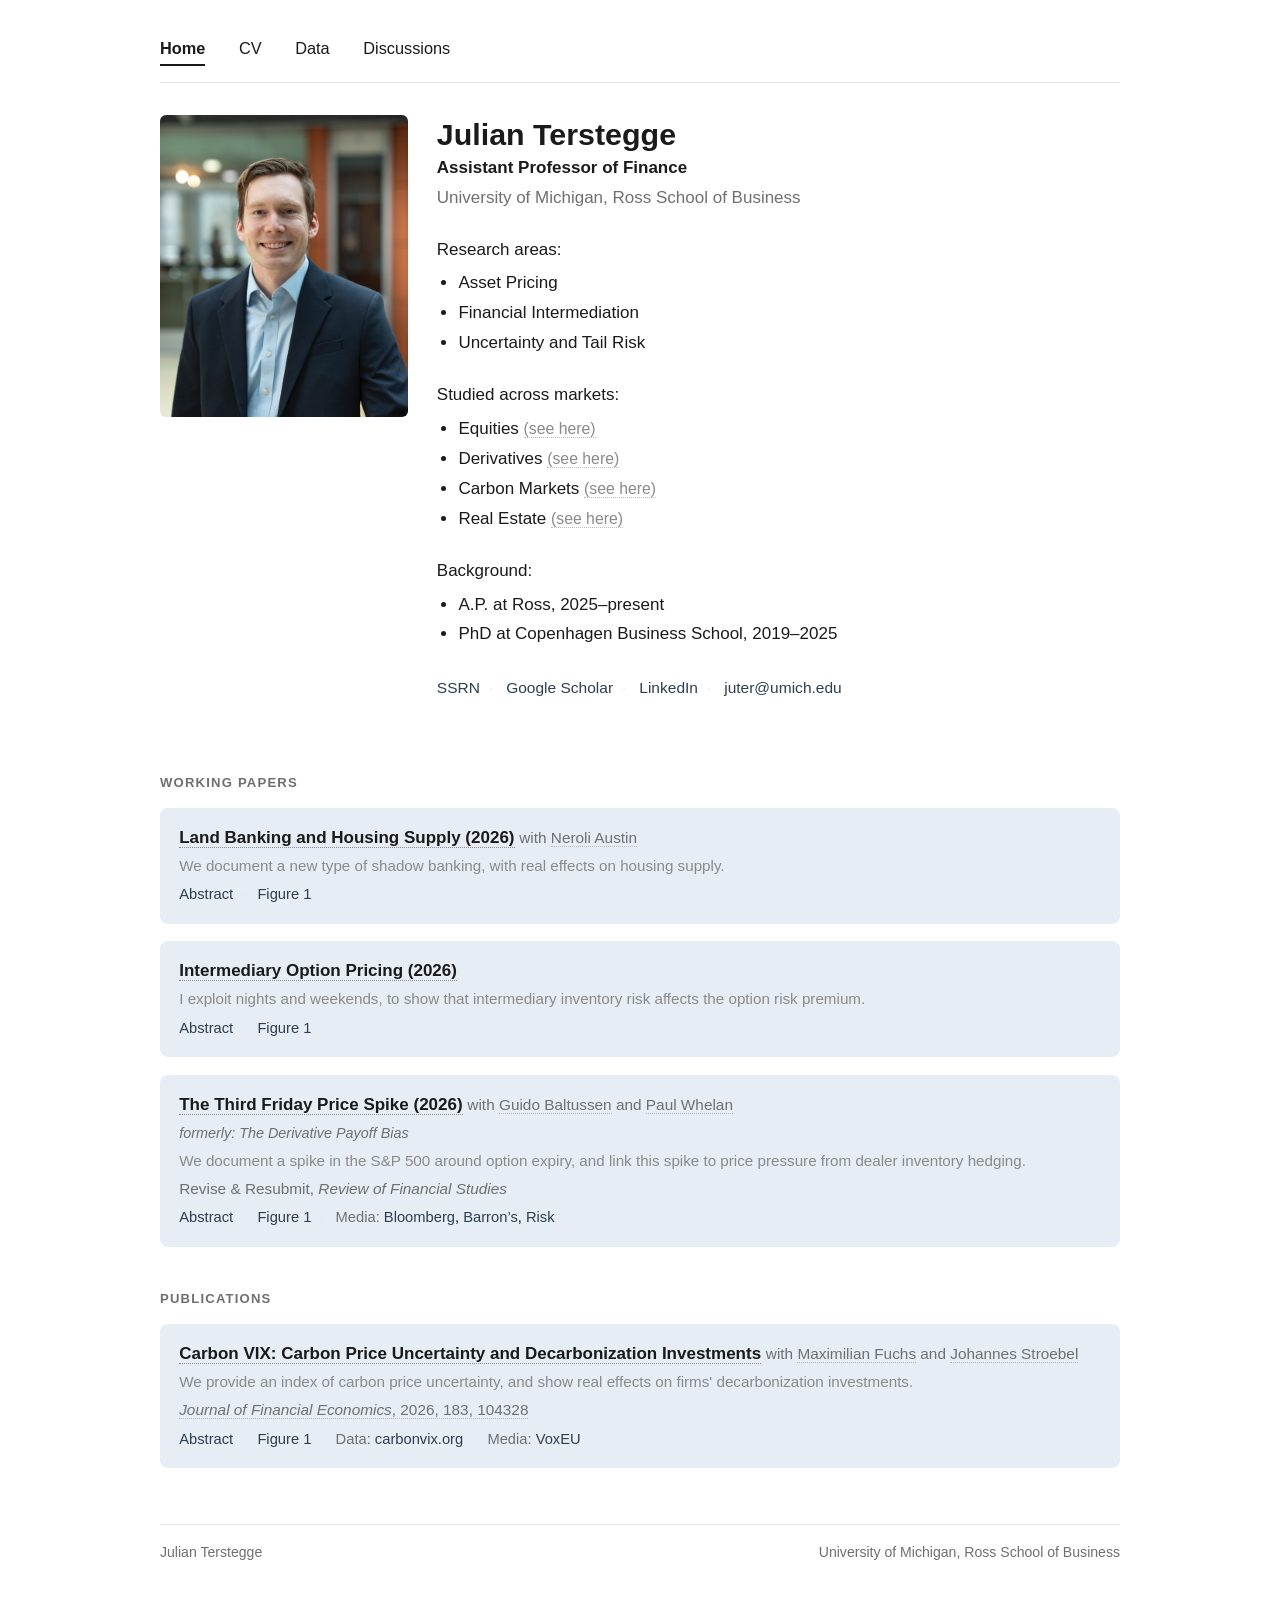
==== commit bf7af407: "Remove ORCID from the link row and the CV Co-Authored-By: Claude Fable 5.2 <noreply@anthropic.com>" ====
--- a/index.html
+++ b/index.html
@@ -72,7 +72,6 @@
         <p class="quicklinks">
           <a href="https://papers.ssrn.com/sol3/cf_dev/AbsByAuth.cfm?per_id=6129630" target="_blank" rel="noopener noreferrer">SSRN</a><span class="sep">·</span>
           <a href="https://scholar.google.com/citations?user=AfjYrWUAAAAJ&hl=en" target="_blank" rel="noopener noreferrer">Google Scholar</a><span class="sep">·</span>
-          <a href="https://orcid.org/0009-0005-6466-9453" target="_blank" rel="noopener noreferrer">ORCID</a><span class="sep">·</span>
           <a href="https://www.linkedin.com/in/julian-terstegge-11905a120/" target="_blank" rel="noopener noreferrer">LinkedIn</a><span class="sep">·</span>
           <a href="mailto:juter@umich.edu">juter@umich.edu</a>
         </p>
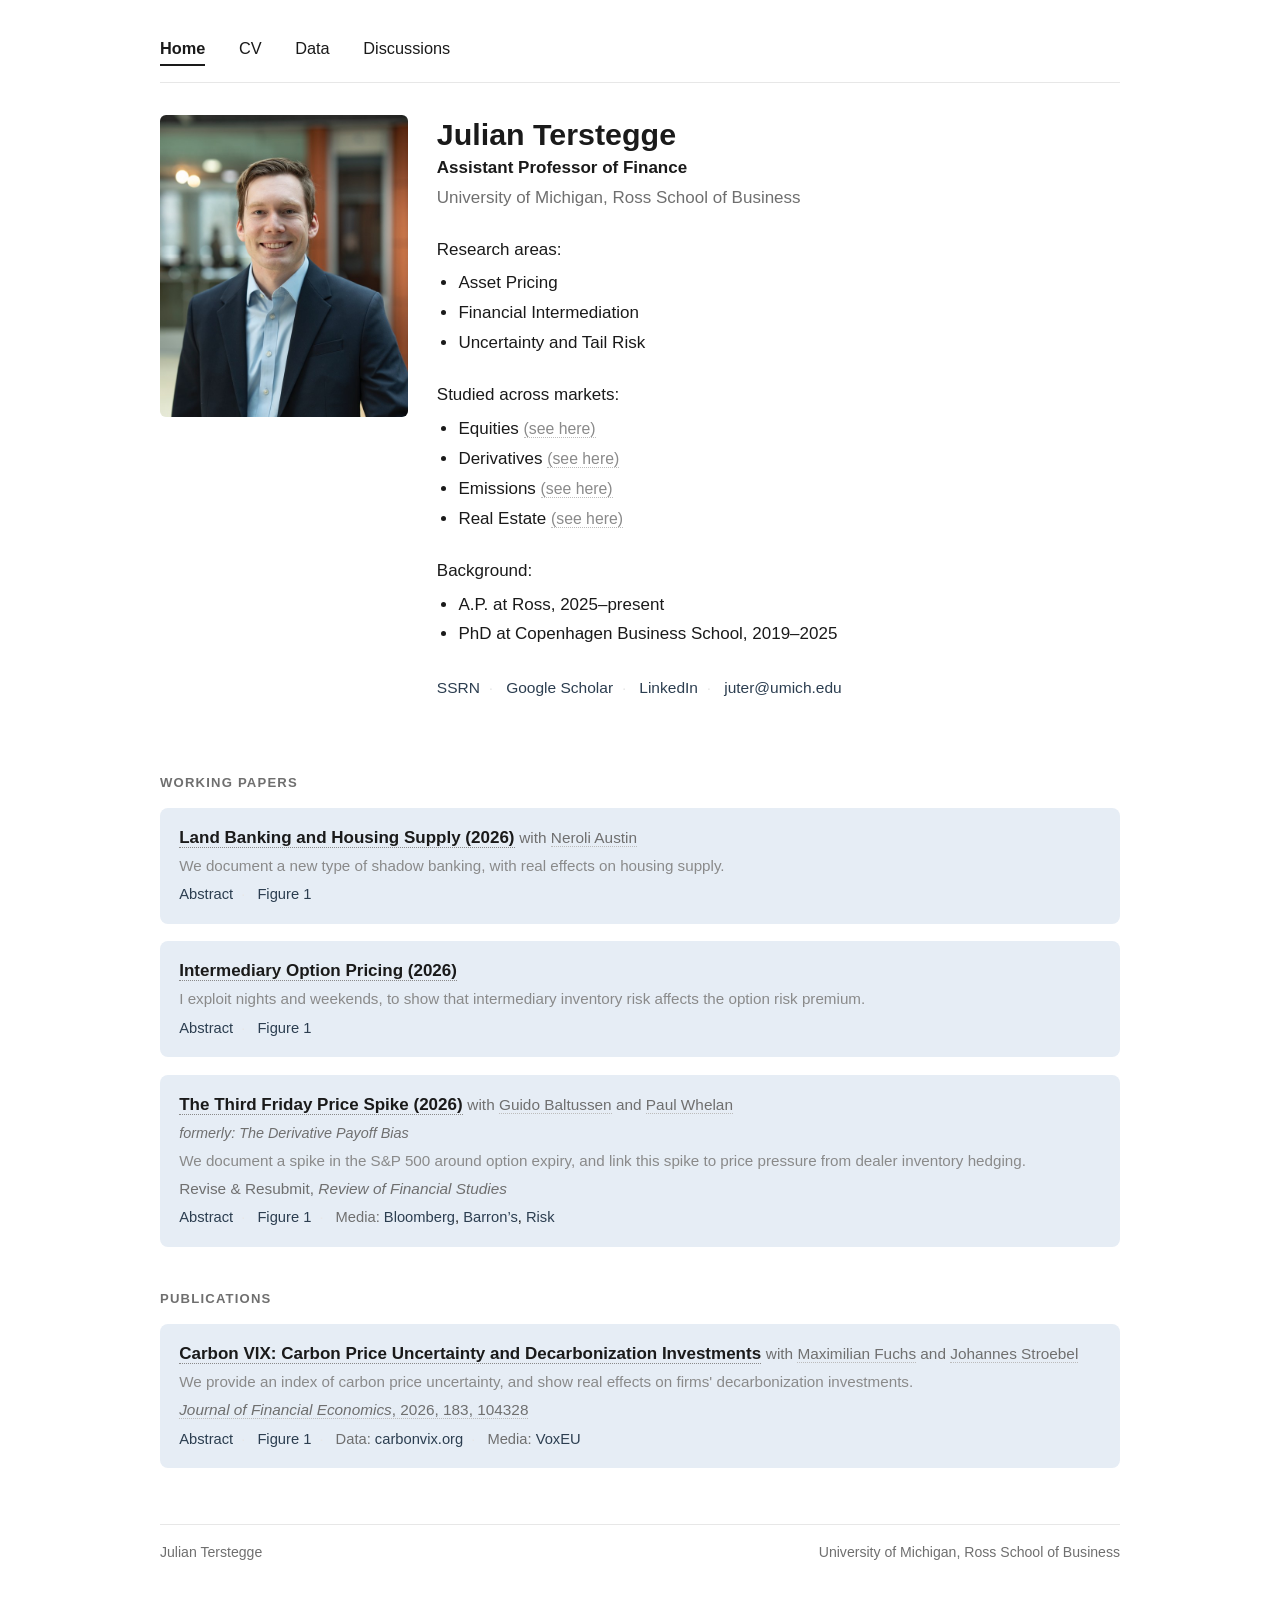
==== commit d7e87f8b: "Rename the Carbon Markets label to Emissions on the site and CV Co-Authored-By: Claude Fable 5.2 <no" ====
--- a/index.html
+++ b/index.html
@@ -14,7 +14,7 @@
   </script>
 
   <title>Julian Terstegge</title>
-  <meta name="description" content="Julian Terstegge — Assistant Professor of Finance, University of Michigan, Ross School of Business. Research areas: Asset Pricing, Financial Intermediation, Uncertainty and Tail Risk. Studied across markets: Equities, Derivatives, Carbon Markets, Real Estate.">
+  <meta name="description" content="Julian Terstegge — Assistant Professor of Finance, University of Michigan, Ross School of Business. Research areas: Asset Pricing, Financial Intermediation, Uncertainty and Tail Risk. Studied across markets: Equities, Derivatives, Emissions, Real Estate.">
 
   <link rel="icon" href="assets/img/favicon.svg" type="image/svg+xml">
   <link rel="icon" href="assets/img/favicon-96.png" type="image/png" sizes="96x96">
@@ -22,7 +22,7 @@
 
   <meta property="og:type" content="website">
   <meta property="og:title" content="Julian Terstegge">
-  <meta property="og:description" content="Assistant Professor of Finance, University of Michigan, Ross School of Business. Research areas: Asset Pricing, Financial Intermediation, Uncertainty and Tail Risk. Studied across markets: Equities, Derivatives, Carbon Markets, Real Estate.">
+  <meta property="og:description" content="Assistant Professor of Finance, University of Michigan, Ross School of Business. Research areas: Asset Pricing, Financial Intermediation, Uncertainty and Tail Risk. Studied across markets: Equities, Derivatives, Emissions, Real Estate.">
   <meta property="og:url" content="https://julianterstegge.com/">
   <meta property="og:image" content="https://julianterstegge.com/assets/img/og-card.jpg">
   <meta property="og:image:width" content="1200">
@@ -60,7 +60,7 @@
           <ul class="research-areas">
             <li>Equities <a href="#paper-payoff" class="reveal-abstract see-here" data-target="abs-payoff" title="The Third Friday Price Spike">(see here)</a></li>
             <li>Derivatives <a href="#paper-intermediary" class="reveal-abstract see-here" data-target="abs-intermediary" title="Intermediary Option Pricing">(see here)</a></li>
-            <li>Carbon Markets <a href="#paper-carbonvix" class="reveal-abstract see-here" data-target="abs-carbonvix" title="Carbon VIX: Carbon Price Uncertainty and Decarbonization Investments">(see here)</a></li>
+            <li>Emissions <a href="#paper-carbonvix" class="reveal-abstract see-here" data-target="abs-carbonvix" title="Carbon VIX: Carbon Price Uncertainty and Decarbonization Investments">(see here)</a></li>
             <li>Real Estate <a href="#paper-landbanking" class="reveal-abstract see-here" data-target="abs-landbanking" title="Land Banking and Housing Supply">(see here)</a></li>
           </ul>
           <p class="bio-block">Background:</p>
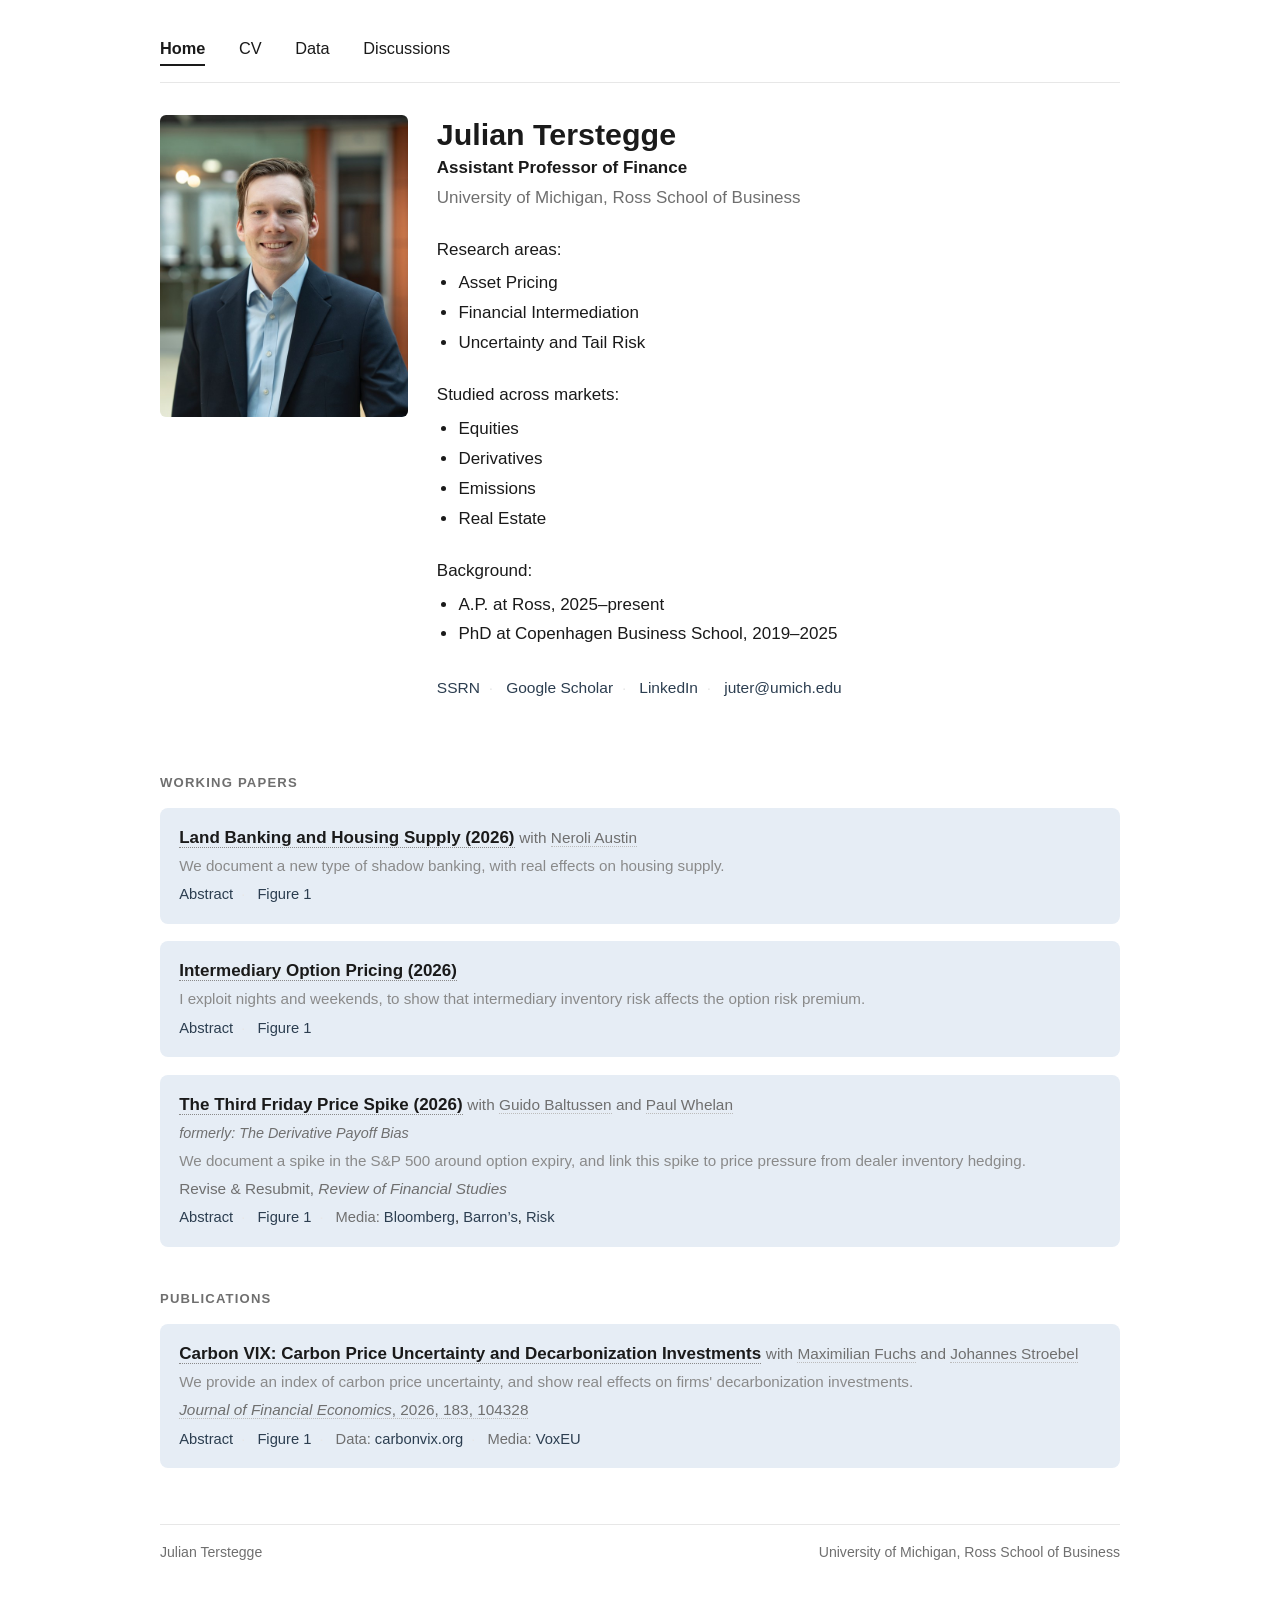
==== commit 86714633: "Remove the (see here) links from the markets list Co-Authored-By: Claude Fable 5.2 <noreply@anthropi" ====
--- a/index.html
+++ b/index.html
@@ -58,10 +58,10 @@
           </ul>
           <p class="bio-block">Studied across markets:</p>
           <ul class="research-areas">
-            <li>Equities <a href="#paper-payoff" class="reveal-abstract see-here" data-target="abs-payoff" title="The Third Friday Price Spike">(see here)</a></li>
-            <li>Derivatives <a href="#paper-intermediary" class="reveal-abstract see-here" data-target="abs-intermediary" title="Intermediary Option Pricing">(see here)</a></li>
-            <li>Emissions <a href="#paper-carbonvix" class="reveal-abstract see-here" data-target="abs-carbonvix" title="Carbon VIX: Carbon Price Uncertainty and Decarbonization Investments">(see here)</a></li>
-            <li>Real Estate <a href="#paper-landbanking" class="reveal-abstract see-here" data-target="abs-landbanking" title="Land Banking and Housing Supply">(see here)</a></li>
+            <li>Equities</li>
+            <li>Derivatives</li>
+            <li>Emissions</li>
+            <li>Real Estate</li>
           </ul>
           <p class="bio-block">Background:</p>
           <ul class="research-areas">
@@ -183,23 +183,6 @@
         btn.textContent = open ? 'Hide abstract' : 'Abstract';
       }
     });
-
-    // Inline bio links that reveal, scroll to, and highlight a paper's abstract
-    document.addEventListener('click', function (e) {
-      var link = e.target.closest('.reveal-abstract');
-      if (!link) return;
-      e.preventDefault();
-      var panel = document.getElementById(link.getAttribute('data-target'));
-      if (!panel) return;
-      var li = panel.closest('li');
-      panel.classList.add('open');
-      var btn = li && li.querySelector('.abstract-toggle');
-      if (btn) { btn.setAttribute('aria-expanded', 'true'); btn.textContent = 'Hide abstract'; }
-      (li || panel).scrollIntoView({ behavior: 'smooth', block: 'center' });
-      panel.classList.remove('flash');
-      void panel.offsetWidth; // restart the animation
-      panel.classList.add('flash');
-    });
   </script>
 
 </body>
--- a/css/style.css
+++ b/css/style.css
@@ -92,16 +92,6 @@
 .bio .bio-block { margin-top: 1.5rem; }
 .bio .research-areas { margin: .35rem 0 .6rem; padding-left: 1.35rem; }
 .bio .research-areas li { margin: .12rem 0; }
-/* "(see here)" paper links in the bio — light grey with a faint dotted
-   underline; click scrolls to the paper and reveals its abstract (see the
-   .reveal-abstract script in index.html) */
-.bio .see-here {
-  color: #8a8a8a;
-  font-size: .93em;
-  border-bottom: 1px dotted #bcbcbc;
-  white-space: nowrap;
-}
-.bio .see-here:hover { color: var(--link-h); border-bottom-color: currentColor; }
 
 /* inline quick-links row */
 .quicklinks {
@@ -219,19 +209,6 @@
   color: var(--ink);
 }
 
-/* Brief highlight when an abstract is revealed from an inline bio link */
-@keyframes abstract-flash {
-  0%   { background: #ffffff; }
-  15%  { background: #e6edf5; }
-  40%  { background: #ffffff; }
-  60%  { background: #e6edf5; }
-  100% { background: #ffffff; }
-}
-.abstract.flash { animation: abstract-flash 1.4s ease-out; }
-@media (prefers-reduced-motion: reduce) {
-  .abstract.flash { animation: none; }
-}
-
 /* ---- Discussions list --------------------------------------------------- */
 .discussion-intro { color: var(--muted); margin: -.4rem 0 1.8rem; }
 .discussion-list {
